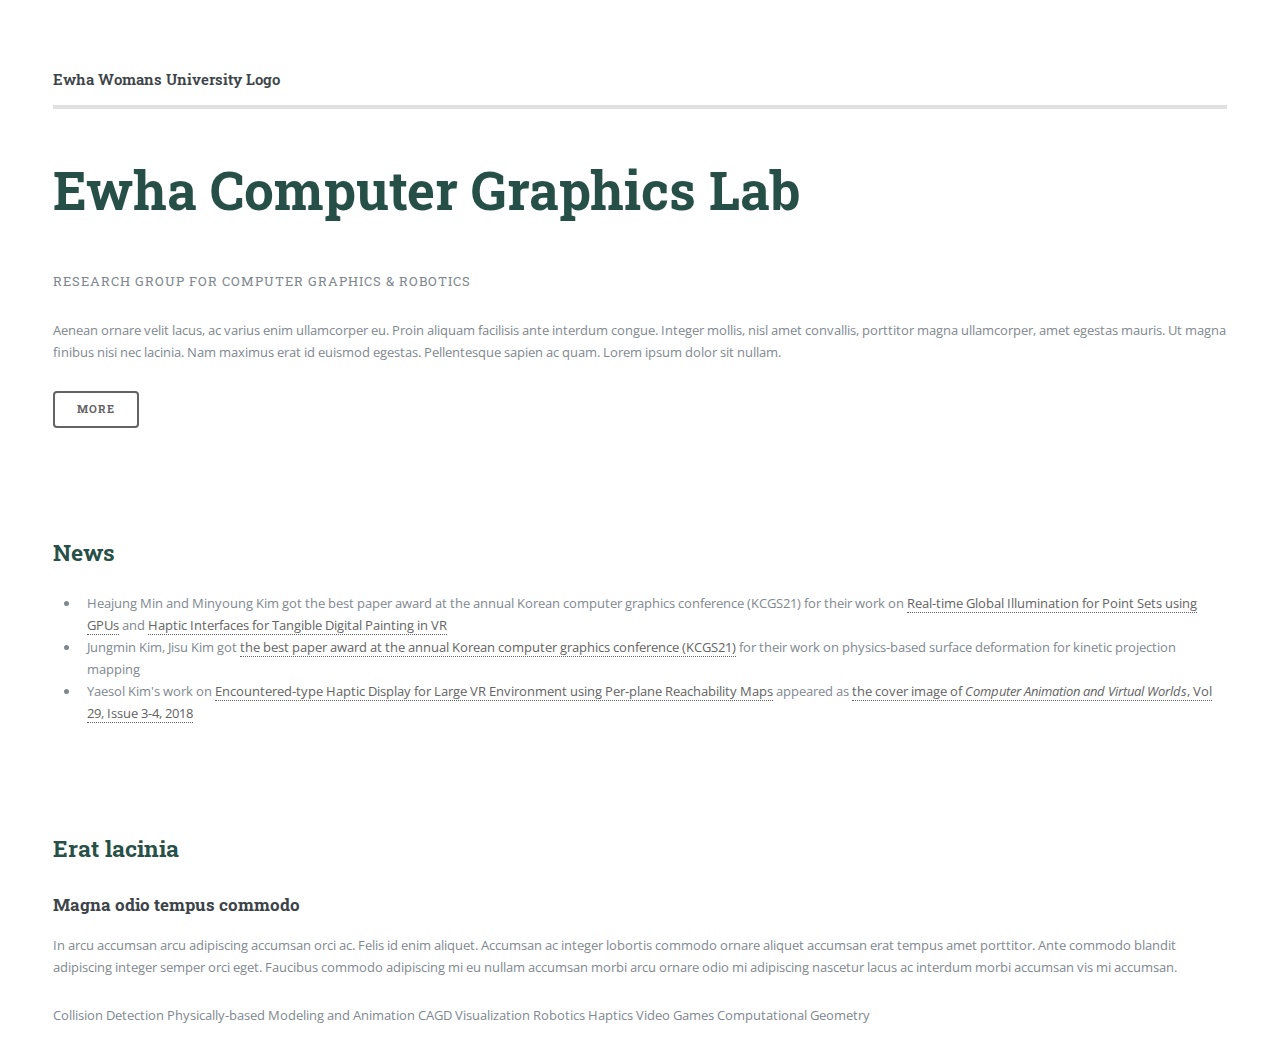
==== index.html @ 26e7f92b "recent news" ====
<!DOCTYPE HTML>
<!--
	Editorial by HTML5 UP
	html5up.net | @ajlkn
	Free for personal and commercial use under the CCA 3.0 license (html5up.net/license)
-->
<html>
	<head>
		<title>GLAB at Ewha</title>
		<meta charset="utf-8" />
		<meta name="viewport" content="width=device-width, initial-scale=1, user-scalable=no" />
		<link rel="stylesheet" href="assets/css/main.css" />
		<script src="https://code.jquery.com/jquery-3.4.1.js"></script>		
	</head>
	<body class="is-preload">

		<!-- Wrapper -->
			<div id="wrapper">

				<!-- Main -->
					<div id="main">
						<div class="inner">

							<!-- Header -->
								<header id="header">
									<a href="index.html" class="logo"><strong>Ewha Womans University Logo</strong></a>
									<ul class="icons">								
										<li><a href="https://www.facebook.com/ewhaglab/" class="icon brands fa-facebook-f"><span class="label">Facebook</span></a></li>
										<li><a href="mailto:kimy@ewha.ac.kr" class="icon solid fa-envelope-open"><span class="label">Medium</span></a></li>
									</ul>
								</header>

							<!-- Banner -->
								<section id="banner">
									<div class="content">
										<header>
											<h1>Ewha Computer Graphics Lab</h1>
											<p>Research group for computer graphics & robotics</p>
										</header>
										<p>Aenean ornare velit lacus, ac varius enim ullamcorper eu. Proin aliquam facilisis ante interdum congue. Integer mollis, nisl amet convallis, porttitor magna ullamcorper, amet egestas mauris. Ut magna finibus nisi nec lacinia. Nam maximus erat id euismod egestas. Pellentesque sapien ac quam. Lorem ipsum dolor sit nullam.</p>
										<ul class="actions">
											<li><a href="#" class="button big">More</a></li>
										</ul>
									</div>
									<!--<iframe width="560" height="315" src="https://www.youtube.com/embed/9GcV9s__j1I" frameborder="0" allow="accelerometer; autoplay; encrypted-media; gyroscope; picture-in-picture" allowfullscreen></iframe>
									<span class="image object">
										<img src="images/pic10.jpg" alt="" />
									</span>-->
									
								</section>

								<!-- Content -->
								<section class="noBorder">									
									<!-- Content -->
									<header class="main">
										<h2 >News</h2>
									</header>
										
									<div class="row">
										<div id="news-container" class="col-12-small">												
											<ul id="recent-news">	
					                    	<!--KEEP 3 items here-->				                      	
						                        <li>
						                        	Heajung Min and Minyoung Kim got the best paper award at the annual Korean computer graphics conference (KCGS21) for their work on <a href="../files/award_heajung.pdf">Real-time Global Illumination for Point Sets using GPUs</a> and <a href="../files/award_minyoung.pdf">Haptic Interfaces for Tangible Digital Painting in VR</a>
						                        </li>					                        
						                        <li> 
						                        	Jungmin Kim, Jisu Kim got <a href="../files/kinetic_projection_mapping_award.pdf">the best paper award at the annual Korean computer graphics conference (KCGS21)</a> for their work on physics-based surface deformation for kinetic projection mapping
						                        </li>
						                        <li> 
						                        	Yaesol Kim's work on <a href="http://graphics.ewha.ac.kr/hwall/">Encountered-type Haptic Display for Large VR Environment using Per-plane Reachability Maps</a> appeared as <a href="https://doi.org/10.1002/cav.1845">the cover image of <i>Computer Animation and Virtual Worlds</i>, Vol 29, Issue 3-4, 2018</a>
						                        </li>
					                   		</ul>
										</div>
										<script>
											$(document).ready(function(){ 
												$("#news-container").load("news/index.html #recent-news");
												//$("#publication-container").load("publications/index.html #recent-pub");
            								}); 
            							</script>
            						</div>											
										
									</section>
							<!-- Section -->
								<section class="noBorder">
									<header class="main">
										<h2>Erat lacinia</h2>
									</header>
									
									<div id="news-container">
<p></p>
									</div>
									
								
								<div class="content">
									<div class="col-6 col-12-small">
												<h3>Magna odio tempus commodo</h3>
												<p>In arcu accumsan arcu adipiscing accumsan orci ac. Felis id enim aliquet. Accumsan ac integer lobortis commodo ornare aliquet accumsan erat tempus amet porttitor. Ante commodo blandit adipiscing integer semper orci eget. Faucibus commodo adipiscing mi eu nullam accumsan morbi arcu ornare odio mi adipiscing nascetur lacus ac interdum morbi accumsan vis mi accumsan.</p>
											</div>
								</div>
Collision Detection 
Physically-based Modeling and Animation
CAGD 
Visualization 
Robotics 
Haptics 
Video Games
Computational Geometry





								</section>

						</div>
					</div>

				<!-- Sidebar -->
					<div id="sidebar">
						<div class="inner">

							<!-- Search 
								<section id="search" class="alt">
									<form method="post" action="#">
										<input type="text" name="query" id="query" placeholder="Search" />
									</form>
								</section>
							-->
							<!-- Menu -->
								<nav id="menu">
									<header class="main">
										<h2>Ewha GLAB</h2>
									</header>
									<ul>
										<li><a href="index.html">Homepage</a></li>
										<li><a href="news/index.html">News</a></li>
										<li><a href="people/index.html">People</a></li>
										<li><a href="projects/index.html">Project</a></li>
										<li><a href="publications/index.html">Publications</a></li>
										<li><a href="link/index.html">Link</a></li>										
									</ul>
								</nav>
							
							<!-- Section -->
								<section>
									<header class="main">
										<h2>Contact</h2>
									</header>
									<ul class="contact">
										<li class="icon solid fa-envelope"><a href="mailto:kimy@ewha.ac.kr">kimy@ewha.ac.kr</a></li>
										<li class="icon solid fa-phone">(+82) 02-3277-6798</li>
										<li class="icon solid fa-home">52,	Ewhayeodae-gil, Seodaemun-gu, Seoul, 03760 Republic of Korea, New Engineering Building Room #660 <br /> <br />서울특별시 서대문구 이화여대길 52 (대현동) 신공학관 660호 (우) 03760</li>
									</ul>
								</section>

							<!-- Footer -->
								<footer id="footer">
									<p class="copyright">&copy; 2020 Computer Graphics Laboratory, Computer Science & Engineering, Ewha Womans University. All rights reserved.  Design: <a href="https://html5up.net">HTML5 UP</a>.<br /><br />
									Last Updated 2020-01-01 </p>
								</footer>

						</div>
					</div>

			</div>

		<!-- Scripts -->
			<script src="assets/js/jquery.min.js"></script>
			<script src="assets/js/browser.min.js"></script>
			<script src="assets/js/breakpoints.min.js"></script>
			<script src="assets/js/util.js"></script>
			<script src="assets/js/main.js"></script>

	</body>
</html>
---- assets/css/main.css ----
@import url(fontawesome-all.min.css);
@import url("https://fonts.googleapis.com/css?family=Open+Sans:400,600,400italic,600italic|Roboto+Slab:400,700");


/*
	Editorial by HTML5 UP
	html5up.net | @ajlkn
	Free for personal and commercial use under the CCA 3.0 license (html5up.net/license)
  --
  Ewha Womans University Computer Graphics Lab.
  Editor: Jisu Kim 
  E-mail :cwyh5526@gmail.com
*/
html, body, div, span, applet, object,
iframe, h1, h2, h3, h4, h5, h6, p, blockquote,
pre, a, abbr, acronym, address, big, cite,
code, del, dfn, em, img, ins, kbd, q, s, samp,
small, strike, strong, sub, sup, tt, var, b,
u, i, center, dl, dt, dd, ol, ul, li, fieldset,
form, label, legend, table, caption, tbody,
tfoot, thead, tr, th, td, article, aside,
canvas, details, embed, figure, figcaption,
footer, header, hgroup, menu, nav, output, ruby,
section, summary, time, mark, audio, video {
  margin: 0;
  padding: 0;
  border: 0;
  font-size: 100%;
  font: inherit;  
  vertical-align: baseline; }

article, aside, details, figcaption, figure,
footer, header, hgroup, menu, nav, section {
  display: block; }

body {
  line-height: 1; }

ol, ul {
  list-style: none; }

blockquote, q {
  quotes: none; }
  blockquote:before, blockquote:after, q:before, q:after {
    content: '';
    content: none; }

table {
  border-collapse: collapse;
  border-spacing: 0; }

body {
  -webkit-text-size-adjust: none; }

mark {
  background-color: transparent;
  color: inherit; }

input::-moz-focus-inner {
  border: 0;
  padding: 0; }

input, select, textarea {
  -moz-appearance: none;
  -webkit-appearance: none;
  -ms-appearance: none;
  appearance: none; }

/* Basic */
@-ms-viewport {
  width: device-width; }

body {
  -ms-overflow-style: scrollbar; }

@media screen and (max-width: 480px) {
  html, body {
    min-width: 320px; } }

html {
  box-sizing: border-box; }

*, *:before, *:after {
  box-sizing: inherit; }

body {
  background: #ffffff; }
  body.is-preload *, body.is-preload *:before, body.is-preload *:after, body.is-resizing *, body.is-resizing *:before, body.is-resizing *:after {
    -moz-animation: none !important;
    -webkit-animation: none !important;
    -ms-animation: none !important;
    animation: none !important;
    -moz-transition: none !important;
    -webkit-transition: none !important;
    -ms-transition: none !important;
    transition: none !important; }

/* Type */
body, input, select, textarea {
  color: #7f888f;
  font-family: "Open Sans", sans-serif;
  font-size: 13pt;
  font-weight: 400;
  line-height: 1.65; }
  @media screen and (max-width: 1680px) {
    body, input, select, textarea {
      font-size: 11pt; } }
  @media screen and (max-width: 1280px) {
    body, input, select, textarea {
      font-size: 10pt; } }
  @media screen and (max-width: 360px) {
    body, input, select, textarea {
      font-size: 9pt; } }

a {
  -moz-transition: color 0.2s ease-in-out, border-bottom-color 0.2s ease-in-out;
  -webkit-transition: color 0.2s ease-in-out, border-bottom-color 0.2s ease-in-out;
  -ms-transition: color 0.2s ease-in-out, border-bottom-color 0.2s ease-in-out;
  transition: color 0.2s ease-in-out, border-bottom-color 0.2s ease-in-out;
  border-bottom: dotted 1px;
  color: #636363;
  text-decoration: none; }
  a:hover {
    border-bottom-color: #636363;
    color: #636363 !important; }
    a:hover strong {
      color: inherit; }

strong, b {
  color: #3d4449;
  font-weight: 600; }

em, i {
  font-style: italic; }

p {
  margin: 0 0 2em 0; }

h1, h2, h3, h4, h5, h6 {
  color: #3d4449;
  font-family: "Roboto Slab", serif;
  font-weight: 700;
  line-height: 1.5;
  margin: 0 0 1em 0; }
  h1 a, h2 a, h3 a, h4 a, h5 a, h6 a {
    color: inherit;
    text-decoration: none;
    border-bottom: 0; }

h1 {  
  color: rgba(0, 49, 39, 0.85);
  font-size: 3.0em;  
  margin: 0 0 1.5em 0;
  padding-bottom: 0.5em;
  line-height: 1.3; }

h2 {
  color: rgba(0, 49, 39, 0.85);
  margin-left: 0.25em;

  font-size: 1.75em; }

h3 {
  font-size: 1.25em; }

h4 {
  font-size: 1.1em; }

h5 {
  font-size: 0.9em; }

h6 {
  font-size: 0.7em; }

@media screen and (max-width: 1680px) {
  h1 {
    font-size: 3.5em; } }

@media screen and (max-width: 980px) {
  h1 {
    font-size: 3.25em; } }

@media screen and (max-width: 736px) {
  h1 {
    font-size: 2em;
    line-height: 1.4; }
  h2 {
    font-size: 1.5em; } }

sub {
  font-size: 0.8em;
  position: relative;
  top: 0.5em; }

sup {
  font-size: 0.8em;
  position: relative;
  top: -0.5em; }

blockquote {
  border-left: solid 3px rgba(210, 215, 217, 0.75);
  font-style: italic;
  margin: 0 0 2em 0;
  padding: 0.5em 0 0.5em 2em; }

code {
  background: rgba(230, 235, 237, 0.25);
  border-radius: 0.375em;
  border: solid 1px rgba(210, 215, 217, 0.75);
  font-family: "Courier New", monospace;
  font-size: 0.9em;
  margin: 0 0.25em;
  padding: 0.25em 0.65em; }

pre {
  -webkit-overflow-scrolling: touch;
  font-family: "Courier New", monospace;
  font-size: 0.9em;
  margin: 0 0 2em 0; }
  pre code {
    display: block;
    line-height: 1.75;
    padding: 1em 1.5em;
    overflow-x: auto; }

hr {
  border: 0;
  border-bottom: solid 1px rgba(210, 215, 217, 0.75);
  margin: 2em 0; }
  hr.major {
    margin: 3em 0; }

.align-left {
  text-align: left; }

.align-center {
  text-align: center; }

.align-right {
  text-align: right; }

/* Row */
.row {
  display: flex;
  flex-wrap: wrap;
  box-sizing: border-box;
  align-items: stretch; }
  .row > * {
    box-sizing: border-box; }
  .row.gtr-uniform > * > :last-child {
    margin-bottom: 0; }
  .row.aln-left {
    justify-content: flex-start; }
  .row.aln-center {
    justify-content: center; }
  .row.aln-right {
    justify-content: flex-end; }
  .row.aln-top {
    align-items: flex-start; }
  .row.aln-middle {
    align-items: center; }
  .row.aln-bottom {
    align-items: flex-end; }
  .row > .imp {
    order: -1; }
  .row > .col-1 {
    width: 8.33333%; }
  .row > .off-1 {
    margin-left: 8.33333%; }
  .row > .col-2 {
    width: 16.66667%; }
  .row > .off-2 {
    margin-left: 16.66667%; }
  .row > .col-3 {
    width: 25%; }
  .row > .off-3 {
    margin-left: 25%; }
  .row > .col-4 {
    width: 33.33333%; }
  .row > .off-4 {
    margin-left: 33.33333%; }
  .row > .col-5 {
    width: 41.66667%; }
  .row > .off-5 {
    margin-left: 41.66667%; }
  .row > .col-6 {
    width: 50%; }
  .row > .off-6 {
    margin-left: 50%; }
  .row > .col-7 {
    width: 58.33333%; }
  .row > .off-7 {
    margin-left: 58.33333%; }
  .row > .col-8 {
    width: 66.66667%; }
  .row > .off-8 {
    margin-left: 66.66667%; }
  .row > .col-9 {
    width: 75%; }
  .row > .off-9 {
    margin-left: 75%; }
  .row > .col-10 {
    width: 83.33333%; }
  .row > .off-10 {
    margin-left: 83.33333%; }
  .row > .col-11 {
    width: 91.66667%; }
  .row > .off-11 {
    margin-left: 91.66667%; }
  .row > .col-12 {
    width: 100%; }
  .row > .off-12 {
    margin-left: 100%; }
  .row.gtr-0 {
    margin-top: 0;
    margin-left: 0em; }
    .row.gtr-0 > * {
      padding: 0 0 0 0em; }
    .row.gtr-0.gtr-uniform {
      margin-top: 0em; }
      .row.gtr-0.gtr-uniform > * {
        padding-top: 0em; }
  .row.gtr-25 {
    margin-top: 0;
    margin-left: -0.375em; }
    .row.gtr-25 > * {
      padding: 0 0 0 0.375em; }
    .row.gtr-25.gtr-uniform {
      margin-top: -0.375em; }
      .row.gtr-25.gtr-uniform > * {
        padding-top: 0.375em; }
  .row.gtr-50 {
    margin-top: 0;
    margin-left: -0.75em; }
    .row.gtr-50 > * {
      padding: 0 0 0 0.75em; }
    .row.gtr-50.gtr-uniform {
      margin-top: -0.75em; }
      .row.gtr-50.gtr-uniform > * {
        padding-top: 0.75em; }
  .row {
    margin-top: 0;
    margin-left: -1.5em; }
    .row > * {
      padding: 0 0 0 1.5em; }
    .row.gtr-uniform {
      margin-top: -1.5em; }
      .row.gtr-uniform > * {
        padding-top: 1.5em; }
  .row.gtr-150 {
    margin-top: 0;
    margin-left: -2.25em; }
    .row.gtr-150 > * {
      padding: 0 0 0 2.25em; }
    .row.gtr-150.gtr-uniform {
      margin-top: -2.25em; }
      .row.gtr-150.gtr-uniform > * {
        padding-top: 2.25em; }
  .row.gtr-200 {
    margin-top: 0;
    margin-left: -3em; }
    .row.gtr-200 > * {
      padding: 0 0 0 3em; }
    .row.gtr-200.gtr-uniform {
      margin-top: -3em; }
      .row.gtr-200.gtr-uniform > * {
        padding-top: 3em; }
  @media screen and (max-width: 1680px) {
    .row {
      display: flex;
      flex-wrap: wrap;
      box-sizing: border-box;
      align-items: stretch; }
      .row > * {
        box-sizing: border-box; }
      .row.gtr-uniform > * > :last-child {
        margin-bottom: 0; }
      .row.aln-left {
        justify-content: flex-start; }
      .row.aln-center {
        justify-content: center; }
      .row.aln-right {
        justify-content: flex-end; }
      .row.aln-top {
        align-items: flex-start; }
      .row.aln-middle {
        align-items: center; }
      .row.aln-bottom {
        align-items: flex-end; }
      .row > .imp-xlarge {
        order: -1; }
      .row > .col-1-xlarge {
        width: 8.33333%; }
      .row > .off-1-xlarge {
        margin-left: 8.33333%; }
      .row > .col-2-xlarge {
        width: 16.66667%; }
      .row > .off-2-xlarge {
        margin-left: 16.66667%; }
      .row > .col-3-xlarge {
        width: 25%; }
      .row > .off-3-xlarge {
        margin-left: 25%; }
      .row > .col-4-xlarge {
        width: 33.33333%; }
      .row > .off-4-xlarge {
        margin-left: 33.33333%; }
      .row > .col-5-xlarge {
        width: 41.66667%; }
      .row > .off-5-xlarge {
        margin-left: 41.66667%; }
      .row > .col-6-xlarge {
        width: 50%; }
      .row > .off-6-xlarge {
        margin-left: 50%; }
      .row > .col-7-xlarge {
        width: 58.33333%; }
      .row > .off-7-xlarge {
        margin-left: 58.33333%; }
      .row > .col-8-xlarge {
        width: 66.66667%; }
      .row > .off-8-xlarge {
        margin-left: 66.66667%; }
      .row > .col-9-xlarge {
        width: 75%; }
      .row > .off-9-xlarge {
        margin-left: 75%; }
      .row > .col-10-xlarge {
        width: 83.33333%; }
      .row > .off-10-xlarge {
        margin-left: 83.33333%; }
      .row > .col-11-xlarge {
        width: 91.66667%; }
      .row > .off-11-xlarge {
        margin-left: 91.66667%; }
      .row > .col-12-xlarge {
        width: 100%; }
      .row > .off-12-xlarge {
        margin-left: 100%; }
      .row.gtr-0 {
        margin-top: 0;
        margin-left: 0em; }
        .row.gtr-0 > * {
          padding: 0 0 0 0em; }
        .row.gtr-0.gtr-uniform {
          margin-top: 0em; }
          .row.gtr-0.gtr-uniform > * {
            padding-top: 0em; }
      .row.gtr-25 {
        margin-top: 0;
        margin-left: -0.375em; }
        .row.gtr-25 > * {
          padding: 0 0 0 0.375em; }
        .row.gtr-25.gtr-uniform {
          margin-top: -0.375em; }
          .row.gtr-25.gtr-uniform > * {
            padding-top: 0.375em; }
      .row.gtr-50 {
        margin-top: 0;
        margin-left: -0.75em; }
        .row.gtr-50 > * {
          padding: 0 0 0 0.75em; }
        .row.gtr-50.gtr-uniform {
          margin-top: -0.75em; }
          .row.gtr-50.gtr-uniform > * {
            padding-top: 0.75em; }
      .row {
        margin-top: 0;
        margin-left: -1.5em; }
        .row > * {
          padding: 0 0 0 1.5em; }
        .row.gtr-uniform {
          margin-top: -1.5em; }
          .row.gtr-uniform > * {
            padding-top: 1.5em; }
      .row.gtr-150 {
        margin-top: 0;
        margin-left: -2.25em; }
        .row.gtr-150 > * {
          padding: 0 0 0 2.25em; }
        .row.gtr-150.gtr-uniform {
          margin-top: -2.25em; }
          .row.gtr-150.gtr-uniform > * {
            padding-top: 2.25em; }
      .row.gtr-200 {
        margin-top: 0;
        margin-left: -3em; }
        .row.gtr-200 > * {
          padding: 0 0 0 3em; }
        .row.gtr-200.gtr-uniform {
          margin-top: -3em; }
          .row.gtr-200.gtr-uniform > * {
            padding-top: 3em; } }
  @media screen and (max-width: 1280px) {
    .row {
      display: flex;
      flex-wrap: wrap;
      box-sizing: border-box;
      align-items: stretch; }
      .row > * {
        box-sizing: border-box; }
      .row.gtr-uniform > * > :last-child {
        margin-bottom: 0; }
      .row.aln-left {
        justify-content: flex-start; }
      .row.aln-center {
        justify-content: center; }
      .row.aln-right {
        justify-content: flex-end; }
      .row.aln-top {
        align-items: flex-start; }
      .row.aln-middle {
        align-items: center; }
      .row.aln-bottom {
        align-items: flex-end; }
      .row > .imp-large {
        order: -1; }
      .row > .col-1-large {
        width: 8.33333%; }
      .row > .off-1-large {
        margin-left: 8.33333%; }
      .row > .col-2-large {
        width: 16.66667%; }
      .row > .off-2-large {
        margin-left: 16.66667%; }
      .row > .col-3-large {
        width: 25%; }
      .row > .off-3-large {
        margin-left: 25%; }
      .row > .col-4-large {
        width: 33.33333%; }
      .row > .off-4-large {
        margin-left: 33.33333%; }
      .row > .col-5-large {
        width: 41.66667%; }
      .row > .off-5-large {
        margin-left: 41.66667%; }
      .row > .col-6-large {
        width: 50%; }
      .row > .off-6-large {
        margin-left: 50%; }
      .row > .col-7-large {
        width: 58.33333%; }
      .row > .off-7-large {
        margin-left: 58.33333%; }
      .row > .col-8-large {
        width: 66.66667%; }
      .row > .off-8-large {
        margin-left: 66.66667%; }
      .row > .col-9-large {
        width: 75%; }
      .row > .off-9-large {
        margin-left: 75%; }
      .row > .col-10-large {
        width: 83.33333%; }
      .row > .off-10-large {
        margin-left: 83.33333%; }
      .row > .col-11-large {
        width: 91.66667%; }
      .row > .off-11-large {
        margin-left: 91.66667%; }
      .row > .col-12-large {
        width: 100%; }
      .row > .off-12-large {
        margin-left: 100%; }
      .row.gtr-0 {
        margin-top: 0;
        margin-left: 0em; }
        .row.gtr-0 > * {
          padding: 0 0 0 0em; }
        .row.gtr-0.gtr-uniform {
          margin-top: 0em; }
          .row.gtr-0.gtr-uniform > * {
            padding-top: 0em; }
      .row.gtr-25 {
        margin-top: 0;
        margin-left: -0.375em; }
        .row.gtr-25 > * {
          padding: 0 0 0 0.375em; }
        .row.gtr-25.gtr-uniform {
          margin-top: -0.375em; }
          .row.gtr-25.gtr-uniform > * {
            padding-top: 0.375em; }
      .row.gtr-50 {
        margin-top: 0;
        margin-left: -0.75em; }
        .row.gtr-50 > * {
          padding: 0 0 0 0.75em; }
        .row.gtr-50.gtr-uniform {
          margin-top: -0.75em; }
          .row.gtr-50.gtr-uniform > * {
            padding-top: 0.75em; }
      .row {
        margin-top: 0;
        margin-left: -1.5em; }
        .row > * {
          padding: 0 0 0 1.5em; }
        .row.gtr-uniform {
          margin-top: -1.5em; }
          .row.gtr-uniform > * {
            padding-top: 1.5em; }
      .row.gtr-150 {
        margin-top: 0;
        margin-left: -2.25em; }
        .row.gtr-150 > * {
          padding: 0 0 0 2.25em; }
        .row.gtr-150.gtr-uniform {
          margin-top: -2.25em; }
          .row.gtr-150.gtr-uniform > * {
            padding-top: 2.25em; }
      .row.gtr-200 {
        margin-top: 0;
        margin-left: -3em; }
        .row.gtr-200 > * {
          padding: 0 0 0 3em; }
        .row.gtr-200.gtr-uniform {
          margin-top: -3em; }
          .row.gtr-200.gtr-uniform > * {
            padding-top: 3em; } }
  @media screen and (max-width: 980px) {
    .row {
      display: flex;
      flex-wrap: wrap;
      box-sizing: border-box;
      align-items: stretch; }
      .row > * {
        box-sizing: border-box; }
      .row.gtr-uniform > * > :last-child {
        margin-bottom: 0; }
      .row.aln-left {
        justify-content: flex-start; }
      .row.aln-center {
        justify-content: center; }
      .row.aln-right {
        justify-content: flex-end; }
      .row.aln-top {
        align-items: flex-start; }
      .row.aln-middle {
        align-items: center; }
      .row.aln-bottom {
        align-items: flex-end; }
      .row > .imp-medium {
        order: -1; }
      .row > .col-1-medium {
        width: 8.33333%; }
      .row > .off-1-medium {
        margin-left: 8.33333%; }
      .row > .col-2-medium {
        width: 16.66667%; }
      .row > .off-2-medium {
        margin-left: 16.66667%; }
      .row > .col-3-medium {
        width: 25%; }
      .row > .off-3-medium {
        margin-left: 25%; }
      .row > .col-4-medium {
        width: 33.33333%; }
      .row > .off-4-medium {
        margin-left: 33.33333%; }
      .row > .col-5-medium {
        width: 41.66667%; }
      .row > .off-5-medium {
        margin-left: 41.66667%; }
      .row > .col-6-medium {
        width: 50%; }
      .row > .off-6-medium {
        margin-left: 50%; }
      .row > .col-7-medium {
        width: 58.33333%; }
      .row > .off-7-medium {
        margin-left: 58.33333%; }
      .row > .col-8-medium {
        width: 66.66667%; }
      .row > .off-8-medium {
        margin-left: 66.66667%; }
      .row > .col-9-medium {
        width: 75%; }
      .row > .off-9-medium {
        margin-left: 75%; }
      .row > .col-10-medium {
        width: 83.33333%; }
      .row > .off-10-medium {
        margin-left: 83.33333%; }
      .row > .col-11-medium {
        width: 91.66667%; }
      .row > .off-11-medium {
        margin-left: 91.66667%; }
      .row > .col-12-medium {
        width: 100%; }
      .row > .off-12-medium {
        margin-left: 100%; }
      .row.gtr-0 {
        margin-top: 0;
        margin-left: 0em; }
        .row.gtr-0 > * {
          padding: 0 0 0 0em; }
        .row.gtr-0.gtr-uniform {
          margin-top: 0em; }
          .row.gtr-0.gtr-uniform > * {
            padding-top: 0em; }
      .row.gtr-25 {
        margin-top: 0;
        margin-left: -0.375em; }
        .row.gtr-25 > * {
          padding: 0 0 0 0.375em; }
        .row.gtr-25.gtr-uniform {
          margin-top: -0.375em; }
          .row.gtr-25.gtr-uniform > * {
            padding-top: 0.375em; }
      .row.gtr-50 {
        margin-top: 0;
        margin-left: -0.75em; }
        .row.gtr-50 > * {
          padding: 0 0 0 0.75em; }
        .row.gtr-50.gtr-uniform {
          margin-top: -0.75em; }
          .row.gtr-50.gtr-uniform > * {
            padding-top: 0.75em; }
      .row {
        margin-top: 0;
        margin-left: -1.5em; }
        .row > * {
          padding: 0 0 0 1.5em; }
        .row.gtr-uniform {
          margin-top: -1.5em; }
          .row.gtr-uniform > * {
            padding-top: 1.5em; }
      .row.gtr-150 {
        margin-top: 0;
        margin-left: -2.25em; }
        .row.gtr-150 > * {
          padding: 0 0 0 2.25em; }
        .row.gtr-150.gtr-uniform {
          margin-top: -2.25em; }
          .row.gtr-150.gtr-uniform > * {
            padding-top: 2.25em; }
      .row.gtr-200 {
        margin-top: 0;
        margin-left: -3em; }
        .row.gtr-200 > * {
          padding: 0 0 0 3em; }
        .row.gtr-200.gtr-uniform {
          margin-top: -3em; }
          .row.gtr-200.gtr-uniform > * {
            padding-top: 3em; } }
  @media screen and (max-width: 736px) {
    .row {
      display: flex;
      flex-wrap: wrap;
      box-sizing: border-box;
      align-items: stretch; }
      .row > * {
        box-sizing: border-box; }
      .row.gtr-uniform > * > :last-child {
        margin-bottom: 0; }
      .row.aln-left {
        justify-content: flex-start; }
      .row.aln-center {
        justify-content: center; }
      .row.aln-right {
        justify-content: flex-end; }
      .row.aln-top {
        align-items: flex-start; }
      .row.aln-middle {
        align-items: center; }
      .row.aln-bottom {
        align-items: flex-end; }
      .row > .imp-small {
        order: -1; }
      .row > .col-1-small {
        width: 8.33333%; }
      .row > .off-1-small {
        margin-left: 8.33333%; }
      .row > .col-2-small {
        width: 16.66667%; }
      .row > .off-2-small {
        margin-left: 16.66667%; }
      .row > .col-3-small {
        width: 25%; }
      .row > .off-3-small {
        margin-left: 25%; }
      .row > .col-4-small {
        width: 33.33333%; }
      .row > .off-4-small {
        margin-left: 33.33333%; }
      .row > .col-5-small {
        width: 41.66667%; }
      .row > .off-5-small {
        margin-left: 41.66667%; }
      .row > .col-6-small {
        width: 50%; }
      .row > .off-6-small {
        margin-left: 50%; }
      .row > .col-7-small {
        width: 58.33333%; }
      .row > .off-7-small {
        margin-left: 58.33333%; }
      .row > .col-8-small {
        width: 66.66667%; }
      .row > .off-8-small {
        margin-left: 66.66667%; }
      .row > .col-9-small {
        width: 75%; }
      .row > .off-9-small {
        margin-left: 75%; }
      .row > .col-10-small {
        width: 83.33333%; }
      .row > .off-10-small {
        margin-left: 83.33333%; }
      .row > .col-11-small {
        width: 91.66667%; }
      .row > .off-11-small {
        margin-left: 91.66667%; }
      .row > .col-12-small {
        width: 100%; }
      .row > .off-12-small {
        margin-left: 100%; }
      .row.gtr-0 {
        margin-top: 0;
        margin-left: 0em; }
        .row.gtr-0 > * {
          padding: 0 0 0 0em; }
        .row.gtr-0.gtr-uniform {
          margin-top: 0em; }
          .row.gtr-0.gtr-uniform > * {
            padding-top: 0em; }
      .row.gtr-25 {
        margin-top: 0;
        margin-left: -0.375em; }
        .row.gtr-25 > * {
          padding: 0 0 0 0.375em; }
        .row.gtr-25.gtr-uniform {
          margin-top: -0.375em; }
          .row.gtr-25.gtr-uniform > * {
            padding-top: 0.375em; }
      .row.gtr-50 {
        margin-top: 0;
        margin-left: -0.75em; }
        .row.gtr-50 > * {
          padding: 0 0 0 0.75em; }
        .row.gtr-50.gtr-uniform {
          margin-top: -0.75em; }
          .row.gtr-50.gtr-uniform > * {
            padding-top: 0.75em; }
      .row {
        margin-top: 0;
        margin-left: -1.5em; }
        .row > * {
          padding: 0 0 0 1.5em; }
        .row.gtr-uniform {
          margin-top: -1.5em; }
          .row.gtr-uniform > * {
            padding-top: 1.5em; }
      .row.gtr-150 {
        margin-top: 0;
        margin-left: -2.25em; }
        .row.gtr-150 > * {
          padding: 0 0 0 2.25em; }
        .row.gtr-150.gtr-uniform {
          margin-top: -2.25em; }
          .row.gtr-150.gtr-uniform > * {
            padding-top: 2.25em; }
      .row.gtr-200 {
        margin-top: 0;
        margin-left: -3em; }
        .row.gtr-200 > * {
          padding: 0 0 0 3em; }
        .row.gtr-200.gtr-uniform {
          margin-top: -3em; }
          .row.gtr-200.gtr-uniform > * {
            padding-top: 3em; } }
  @media screen and (max-width: 480px) {
    .row {
      display: flex;
      flex-wrap: wrap;
      box-sizing: border-box;
      align-items: stretch; }
      .row > * {
        box-sizing: border-box; }
      .row.gtr-uniform > * > :last-child {
        margin-bottom: 0; }
      .row.aln-left {
        justify-content: flex-start; }
      .row.aln-center {
        justify-content: center; }
      .row.aln-right {
        justify-content: flex-end; }
      .row.aln-top {
        align-items: flex-start; }
      .row.aln-middle {
        align-items: center; }
      .row.aln-bottom {
        align-items: flex-end; }
      .row > .imp-xsmall {
        order: -1; }
      .row > .col-1-xsmall {
        width: 8.33333%; }
      .row > .off-1-xsmall {
        margin-left: 8.33333%; }
      .row > .col-2-xsmall {
        width: 16.66667%; }
      .row > .off-2-xsmall {
        margin-left: 16.66667%; }
      .row > .col-3-xsmall {
        width: 25%; }
      .row > .off-3-xsmall {
        margin-left: 25%; }
      .row > .col-4-xsmall {
        width: 33.33333%; }
      .row > .off-4-xsmall {
        margin-left: 33.33333%; }
      .row > .col-5-xsmall {
        width: 41.66667%; }
      .row > .off-5-xsmall {
        margin-left: 41.66667%; }
      .row > .col-6-xsmall {
        width: 50%; }
      .row > .off-6-xsmall {
        margin-left: 50%; }
      .row > .col-7-xsmall {
        width: 58.33333%; }
      .row > .off-7-xsmall {
        margin-left: 58.33333%; }
      .row > .col-8-xsmall {
        width: 66.66667%; }
      .row > .off-8-xsmall {
        margin-left: 66.66667%; }
      .row > .col-9-xsmall {
        width: 75%; }
      .row > .off-9-xsmall {
        margin-left: 75%; }
      .row > .col-10-xsmall {
        width: 83.33333%; }
      .row > .off-10-xsmall {
        margin-left: 83.33333%; }
      .row > .col-11-xsmall {
        width: 91.66667%; }
      .row > .off-11-xsmall {
        margin-left: 91.66667%; }
      .row > .col-12-xsmall {
        width: 100%; }
      .row > .off-12-xsmall {
        margin-left: 100%; }
      .row.gtr-0 {
        margin-top: 0;
        margin-left: 0em; }
        .row.gtr-0 > * {
          padding: 0 0 0 0em; }
        .row.gtr-0.gtr-uniform {
          margin-top: 0em; }
          .row.gtr-0.gtr-uniform > * {
            padding-top: 0em; }
      .row.gtr-25 {
        margin-top: 0;
        margin-left: -0.375em; }
        .row.gtr-25 > * {
          padding: 0 0 0 0.375em; }
        .row.gtr-25.gtr-uniform {
          margin-top: -0.375em; }
          .row.gtr-25.gtr-uniform > * {
            padding-top: 0.375em; }
      .row.gtr-50 {
        margin-top: 0;
        margin-left: -0.75em; }
        .row.gtr-50 > * {
          padding: 0 0 0 0.75em; }
        .row.gtr-50.gtr-uniform {
          margin-top: -0.75em; }
          .row.gtr-50.gtr-uniform > * {
            padding-top: 0.75em; }
      .row {
        margin-top: 0;
        margin-left: -1.5em; }
        .row > * {
          padding: 0 0 0 1.5em; }
        .row.gtr-uniform {
          margin-top: -1.5em; }
          .row.gtr-uniform > * {
            padding-top: 1.5em; }
      .row.gtr-150 {
        margin-top: 0;
        margin-left: -2.25em; }
        .row.gtr-150 > * {
          padding: 0 0 0 2.25em; }
        .row.gtr-150.gtr-uniform {
          margin-top: -2.25em; }
          .row.gtr-150.gtr-uniform > * {
            padding-top: 2.25em; }
      .row.gtr-200 {
        margin-top: 0;
        margin-left: -3em; }
        .row.gtr-200 > * {
          padding: 0 0 0 3em; }
        .row.gtr-200.gtr-uniform {
          margin-top: -3em; }
          .row.gtr-200.gtr-uniform > * {
            padding-top: 3em; } }

/* Section/Article */
section.special, article.special {
  text-align: center; }

header p {
  font-family: "Roboto Slab", serif;
  font-size: 1em;
  font-weight: 400;
  letter-spacing: 0.075em;
  margin-top: -0.5em;
  text-transform: uppercase; }

header.major > :last-child {
  border-bottom: solid 3px #636363;
  display: inline-block;
  margin: 0 0 2em 0;
  padding: 0 0.75em 0.5em 0; }

header.main > :last-child {
  margin: 0 0 1em 0; }

/* Form */
form {
  margin: 0 0 2em 0; }

label {
  color: #3d4449;
  display: block;
  font-size: 0.9em;
  font-weight: 600;
  margin: 0 0 1em 0; }

input[type="text"],
input[type="password"],
input[type="email"],
input[type="tel"],
input[type="search"],
input[type="url"],
select,
textarea {
  -moz-appearance: none;
  -webkit-appearance: none;
  -ms-appearance: none;
  appearance: none;
  background: #ffffff;
  border-radius: 0.375em;
  border: none;
  border: solid 1px rgba(210, 215, 217, 0.75);
  color: inherit;
  display: block;
  outline: 0;
  padding: 0 1em;
  text-decoration: none;
  width: 100%; }
  input[type="text"]:invalid,
  input[type="password"]:invalid,
  input[type="email"]:invalid,
  input[type="tel"]:invalid,
  input[type="search"]:invalid,
  input[type="url"]:invalid,
  select:invalid,
  textarea:invalid {
    box-shadow: none; }
  input[type="text"]:focus,
  input[type="password"]:focus,
  input[type="email"]:focus,
  input[type="tel"]:focus,
  input[type="search"]:focus,
  input[type="url"]:focus,
  select:focus,
  textarea:focus {
    border-color: #636363;
    box-shadow: 0 0 0 1px #636363; }

select {
  background-image: url("data:image/svg+xml;charset=utf8,%3Csvg xmlns='http://www.w3.org/2000/svg' width='40' height='40' preserveAspectRatio='none' viewBox='0 0 40 40'%3E%3Cpath d='M9.4,12.3l10.4,10.4l10.4-10.4c0.2-0.2,0.5-0.4,0.9-0.4c0.3,0,0.6,0.1,0.9,0.4l3.3,3.3c0.2,0.2,0.4,0.5,0.4,0.9 c0,0.4-0.1,0.6-0.4,0.9L20.7,31.9c-0.2,0.2-0.5,0.4-0.9,0.4c-0.3,0-0.6-0.1-0.9-0.4L4.3,17.3c-0.2-0.2-0.4-0.5-0.4-0.9 c0-0.4,0.1-0.6,0.4-0.9l3.3-3.3c0.2-0.2,0.5-0.4,0.9-0.4S9.1,12.1,9.4,12.3z' fill='rgba(210, 215, 217, 0.75)' /%3E%3C/svg%3E");
  background-size: 1.25em;
  background-repeat: no-repeat;
  background-position: calc(100% - 1em) center;
  height: 2.75em;
  padding-right: 2.75em;
  text-overflow: ellipsis; }
  select option {
    color: #3d4449;
    background: #ffffff; }
  select:focus::-ms-value {
    background-color: transparent; }
  select::-ms-expand {
    display: none; }

input[type="text"],
input[type="password"],
input[type="email"],
input[type="tel"],
input[type="search"],
input[type="url"],
select {
  height: 2.75em; }

textarea {
  padding: 0.75em 1em; }

input[type="checkbox"],
input[type="radio"] {
  -moz-appearance: none;
  -webkit-appearance: none;
  -ms-appearance: none;
  appearance: none;
  display: block;
  float: left;
  margin-right: -2em;
  opacity: 0;
  width: 1em;
  z-index: -1; }
  input[type="checkbox"] + label,
  input[type="radio"] + label {
    text-decoration: none;
    color: #7f888f;
    cursor: pointer;
    display: inline-block;
    font-size: 1em;
    font-weight: 400;
    padding-left: 2.4em;
    padding-right: 0.75em;
    position: relative; }
    input[type="checkbox"] + label:before,
    input[type="radio"] + label:before {
      -moz-osx-font-smoothing: grayscale;
      -webkit-font-smoothing: antialiased;
      display: inline-block;
      font-style: normal;
      font-variant: normal;
      text-rendering: auto;
      line-height: 1;
      text-transform: none !important;
      font-family: 'Font Awesome 5 Free';
      font-weight: 900; }
    input[type="checkbox"] + label:before,
    input[type="radio"] + label:before {
      background: #ffffff;
      border-radius: 0.375em;
      border: solid 1px rgba(210, 215, 217, 0.75);
      content: '';
      display: inline-block;
      font-size: 0.8em;
      height: 2.0625em;
      left: 0;
      line-height: 2.0625em;
      position: absolute;
      text-align: center;
      top: 0;
      width: 2.0625em; }
  input[type="checkbox"]:checked + label:before,
  input[type="radio"]:checked + label:before {
    background: #3d4449;
    border-color: #3d4449;
    color: #ffffff;
    content: '\f00c'; }
  input[type="checkbox"]:focus + label:before,
  input[type="radio"]:focus + label:before {
    border-color: #636363;
    box-shadow: 0 0 0 1px #636363; }

input[type="checkbox"] + label:before {
  border-radius: 0.375em; }

input[type="radio"] + label:before {
  border-radius: 100%; }

::-webkit-input-placeholder {
  color: #9fa3a6 !important;
  opacity: 1.0; }

:-moz-placeholder {
  color: #9fa3a6 !important;
  opacity: 1.0; }

::-moz-placeholder {
  color: #9fa3a6 !important;
  opacity: 1.0; }

:-ms-input-placeholder {
  color: #9fa3a6 !important;
  opacity: 1.0; }

/* Box */
.box {
  border-radius: 0.375em;
  border: solid 1px rgba(210, 215, 217, 0.75);
  margin-bottom: 2em;
  padding: 1.5em; }
  .box > :last-child,
  .box > :last-child > :last-child,
  .box > :last-child > :last-child > :last-child {
    margin-bottom: 0; }
  .box.alt {
    border: 0;
    border-radius: 0;
    padding: 0; }

/* Icon */
.icon {
  text-decoration: none;
  border-bottom: none;
  position: relative; }
  .icon:before {
    -moz-osx-font-smoothing: grayscale;
    -webkit-font-smoothing: antialiased;
    display: inline-block;
    font-style: normal;
    font-variant: normal;
    text-rendering: auto;
    line-height: 1;
    text-transform: none !important;
    font-family: 'Font Awesome 5 Free';
    font-weight: 400; }
  .icon > .label {
    display: none; }
  .icon:before {
    line-height: inherit; }
  .icon.solid:before {
    font-weight: 900; }
  .icon.brands:before {
    font-family: 'Font Awesome 5 Brands'; }

/* Image */
.image {
  border-radius: 0.375em;
  border: 0;
  display: inline-block;
  position: relative; }
  .image img {
    border-radius: 0.375em;
    display: block; }
  .image.left, .image.right {
    max-width: 40%; }
    .image.left img, .image.right img {
      width: 100%; }
  .image.left {
    float: left;
    padding: 0 1.5em 1em 0;
    top: 0.25em; }
  .image.right {
    float: right;
    padding: 0 0 1em 1.5em;
    top: 0.25em; }
  .image.fit {
    display: block;
    margin: 0 0 2em 0;
    width: 100%; }
    .image.fit img {
      width: 100%; }
  .image.main {
    display: block;
    margin: 0 0 3em 0;
    width: 100%; }
    .image.main img {
      width: 100%; }

a.image {
  overflow: hidden; }
  a.image img {
    -moz-transition: -moz-transform 0.2s ease;
    -webkit-transition: -webkit-transform 0.2s ease;
    -ms-transition: -ms-transform 0.2s ease;
    transition: transform 0.2s ease; }
  a.image:hover img {
    -moz-transform: scale(1.075);
    -webkit-transform: scale(1.075);
    -ms-transform: scale(1.075);
    transform: scale(1.075); }

/* List */
ol {
  list-style: decimal;
  margin: 0 0 2em 0;
  padding-left: 1.25em; }
  ol li {
    padding-left: 0.25em; }

ul {
  list-style: disc;
  margin: 0 0 2em 0;
  padding-left: 2em; }
  ul li {
    padding-left: 0.5em; }
  ul.alt {
    list-style: none;
    padding-left: 0; }
    ul.alt li {
      border-top: solid 1px rgba(210, 215, 217, 0.75);
      padding: 0.5em 0; }
      ul.alt li:first-child {
        border-top: 0;
        padding-top: 0; }

dl {
  margin: 0 0 2em 0; }
  dl dt {
    display: block;
    font-weight: 600;
    margin: 0 0 1em 0; }
  dl dd {
    margin-left: 2em; }

/* Actions */
ul.actions {
  display: -moz-flex;
  display: -webkit-flex;
  display: -ms-flex;
  display: flex;
  cursor: default;
  list-style: none;
  margin-left: -1em;
  padding-left: 0; }
  ul.actions li {
    padding: 0 0 0 1em;
    vertical-align: middle; }
  ul.actions.special {
    -moz-justify-content: center;
    -webkit-justify-content: center;
    -ms-justify-content: center;
    justify-content: center;
    width: 100%;
    margin-left: 0; }
    ul.actions.special li:first-child {
      padding-left: 0; }
  ul.actions.stacked {
    -moz-flex-direction: column;
    -webkit-flex-direction: column;
    -ms-flex-direction: column;
    flex-direction: column;
    margin-left: 0; }
    ul.actions.stacked li {
      padding: 1.3em 0 0 0; }
      ul.actions.stacked li:first-child {
        padding-top: 0; }
  ul.actions.fit {
    width: calc(100% + 1em); }
    ul.actions.fit li {
      -moz-flex-grow: 1;
      -webkit-flex-grow: 1;
      -ms-flex-grow: 1;
      flex-grow: 1;
      -moz-flex-shrink: 1;
      -webkit-flex-shrink: 1;
      -ms-flex-shrink: 1;
      flex-shrink: 1;
      width: 100%; }
      ul.actions.fit li > * {
        width: 100%; }
    ul.actions.fit.stacked {
      width: 100%; }

/* Icons */
ul.icons {
  cursor: default;
  list-style: none;
  padding-left: 0; }
  ul.icons li {
    display: inline-block;
    padding: 0 1em 0 0; }
    ul.icons li:last-child {
      padding-right: 0; }
    ul.icons li .icon {
      color: inherit; }
      ul.icons li .icon:before {
        font-size: 1.25em; }

/* Contact */
ul.contact {
  list-style: none;
  padding: 0; }
  ul.contact li {
    text-decoration: none;
    border-top: solid 1px rgba(210, 215, 217, 0.75);
    margin: 1.5em 0 0 0;
    padding: 1.5em 0 0 3em;
    position: relative; }
    ul.contact li:before {
      -moz-osx-font-smoothing: grayscale;
      -webkit-font-smoothing: antialiased;
      display: inline-block;
      font-style: normal;
      font-variant: normal;
      text-rendering: auto;
      line-height: 1;
      text-transform: none !important;
      font-family: 'Font Awesome 5 Free';
      font-weight: 400; }
    ul.contact li:before {
      color: #636363;
      display: inline-block;
      font-size: 1.5em;
      height: 1.125em;
      left: 0;
      line-height: 1.125em;
      position: absolute;
      text-align: center;
      top: 1em;
      width: 1.5em; }
    ul.contact li:first-child {
      border-top: 0;
      margin-top: 0;
      padding-top: 0; }
      ul.contact li:first-child:before {
        top: 0; }
    ul.contact li a {
      color: inherit; }

/* Pagination */
ul.pagination {
  cursor: default;
  list-style: none;
  padding-left: 0; }
  ul.pagination li {
    display: inline-block;
    padding-left: 0;
    vertical-align: middle; }
    ul.pagination li > .page {
      -moz-transition: background-color 0.2s ease-in-out, color 0.2s ease-in-out;
      -webkit-transition: background-color 0.2s ease-in-out, color 0.2s ease-in-out;
      -ms-transition: background-color 0.2s ease-in-out, color 0.2s ease-in-out;
      transition: background-color 0.2s ease-in-out, color 0.2s ease-in-out;
      border-bottom: 0;
      border-radius: 0.375em;
      display: inline-block;
      font-size: 0.8em;
      font-weight: 600;
      height: 2em;
      line-height: 2em;
      margin: 0 0.125em;
      min-width: 2em;
      padding: 0 0.5em;
      text-align: center; }
      ul.pagination li > .page.active {
        background-color: #636363;
        color: #ffffff !important; }
        ul.pagination li > .page.active:hover {
          background-color: #f67878; }
        ul.pagination li > .page.active:active {
          background-color: #f45c5c; }
    ul.pagination li:first-child {
      padding-right: 0.75em; }
    ul.pagination li:last-child {
      padding-left: 0.75em; }
  @media screen and (max-width: 480px) {
    ul.pagination li:nth-child(n+2):nth-last-child(n+2) {
      display: none; }
    ul.pagination li:first-child {
      padding-right: 0; } }

/* Table */
.table-wrapper {
  -webkit-overflow-scrolling: touch;
  overflow-x: auto; }

table {
  margin: 0 0 2em 0;
  width: 100%; }
  table tbody tr {
    border: solid 1px rgba(210, 215, 217, 0.75);
    border-left: 0;
    border-right: 0; }
    table tbody tr:nth-child(2n + 1) {
      background-color: rgba(230, 235, 237, 0.25); }
  table td {
    padding: 0.75em 0.75em; }
  table th {
    color: #3d4449;
    font-size: 0.9em;
    font-weight: 600;
    padding: 0 0.75em 0.75em 0.75em;
    text-align: left; }
  table thead {
    border-bottom: solid 2px rgba(210, 215, 217, 0.75); }
  table tfoot {
    border-top: solid 2px rgba(210, 215, 217, 0.75); }
  table.alt {
    border-collapse: separate; }
    table.alt tbody tr td {
      border: solid 1px rgba(210, 215, 217, 0.75);
      border-left-width: 0;
      border-top-width: 0; }
      table.alt tbody tr td:first-child {
        border-left-width: 1px; }
    table.alt tbody tr:first-child td {
      border-top-width: 1px; }
    table.alt thead {
      border-bottom: 0; }
    table.alt tfoot {
      border-top: 0; }

/* Button */
input[type="submit"],
input[type="reset"],
input[type="button"],
button,
.button {
  -moz-appearance: none;
  -webkit-appearance: none;
  -ms-appearance: none;
  appearance: none;
  -moz-transition: background-color 0.2s ease-in-out, color 0.2s ease-in-out;
  -webkit-transition: background-color 0.2s ease-in-out, color 0.2s ease-in-out;
  -ms-transition: background-color 0.2s ease-in-out, color 0.2s ease-in-out;
  transition: background-color 0.2s ease-in-out, color 0.2s ease-in-out;
  background-color: transparent;
  border-radius: 0.375em;
  border: 0;
  box-shadow: inset 0 0 0 2px #636363;
  color: #636363 !important;
  cursor: pointer;
  display: inline-block;
  font-family: "Roboto Slab", serif;
  font-size: 0.8em;
  font-weight: 700;
  height: 3.5em;
  letter-spacing: 0.075em;
  line-height: 3.5em;
  padding: 0 2.25em;
  text-align: center;
  text-decoration: none;
  text-transform: uppercase;
  white-space: nowrap; }
  input[type="submit"]:hover,
  input[type="reset"]:hover,
  input[type="button"]:hover,
  button:hover,
  .button:hover {
    background-color: rgba(0, 70, 42, 0.05); }
  input[type="submit"]:active,
  input[type="reset"]:active,
  input[type="button"]:active,
  button:active,
  .button:active {
    background-color: rgba(0, 70, 42, 0.15); }
  input[type="submit"].icon:before,
  input[type="reset"].icon:before,
  input[type="button"].icon:before,
  button.icon:before,
  .button.icon:before {
    margin-right: 0.5em; }
  input[type="submit"].fit,
  input[type="reset"].fit,
  input[type="button"].fit,
  button.fit,
  .button.fit {
    width: 100%; }
  input[type="submit"].small,
  input[type="reset"].small,
  input[type="button"].small,
  button.small,
  .button.small {
    font-size: 0.6em; }
  input[type="submit"].large,
  input[type="reset"].large,
  input[type="button"].large,
  button.large,
  .button.large {
    font-size: 1em;
    height: 3.65em;
    line-height: 3.65em; }
  input[type="submit"].primary,
  input[type="reset"].primary,
  input[type="button"].primary,
  button.primary,
  .button.primary {
    background-color: #636363;
    box-shadow: none;
    color: #ffffff !important; }
    input[type="submit"].primary:hover,
    input[type="reset"].primary:hover,
    input[type="button"].primary:hover,
    button.primary:hover,
    .button.primary:hover {
      background-color: #00462a; }
    input[type="submit"].primary:active,
    input[type="reset"].primary:active,
    input[type="button"].primary:active,
    button.primary:active,
    .button.primary:active {
      background-color: #00462a; }
  input[type="submit"].disabled, input[type="submit"]:disabled,
  input[type="reset"].disabled,
  input[type="reset"]:disabled,
  input[type="button"].disabled,
  input[type="button"]:disabled,
  button.disabled,
  button:disabled,
  .button.disabled,
  .button:disabled {
    pointer-events: none;
    opacity: 0.25; }

/* Mini Posts */
.mini-posts article {
  border-top: solid 1px rgba(210, 215, 217, 0.75);
  margin-top: 2em;
  padding-top: 2em; }
  .mini-posts article .image {
    display: block;
    margin: 0 0 1.5em 0; }
    .mini-posts article .image img {
      display: block;
      width: 100%; }
  .mini-posts article:first-child {
    border-top: 0;
    margin-top: 0;
    padding-top: 0; }

/* Features */
.features {
  display: -moz-flex;
  display: -webkit-flex;
  display: -ms-flex;
  display: flex;
  -moz-flex-wrap: wrap;
  -webkit-flex-wrap: wrap;
  -ms-flex-wrap: wrap;
  flex-wrap: wrap;
  margin: 0 0 2em 0em;
  width: calc(100% + 3em); }
  .features article {
    -moz-align-items: center;
    -webkit-align-items: center;
    -ms-align-items: center;
    align-items: center;
    display: -moz-flex;
    display: -webkit-flex;
    display: -ms-flex;
    display: flex;
    margin: 0 0 3em 3em;
    position: relative;
    width: calc(100%); }
    /*.features article:nth-child(2n - 1) {
      margin-right: 1.5em; }
    .features article:nth-child(2n) {
      margin-left: 1.5em; }
    .features article:nth-last-child(1), .features article:nth-last-child(2) {
      margin-bottom: 0; }   */   
    .features article .image img {
     height: 10em;
      -moz-object-fit: cover;
      -webkit-object-fit: cover;
      -ms-object-fit: cover;
      object-fit: cover;
      -moz-object-position: center;
      -webkit-object-position: center;
      -ms-object-position: center;
      object-position: center;
      margin: 0 2em 0 0;
      width: 10em; }
    .features article .icon {
      -moz-flex-grow: 0;
      -webkit-flex-grow: 0;
      -ms-flex-grow: 0;
      flex-grow: 0;
      -moz-flex-shrink: 0;
      -webkit-flex-shrink: 0;
      -ms-flex-shrink: 0;
      flex-shrink: 0;
      display: block;
      height: 10em;
      line-height: 10em;
      margin: 0 2em 0 0;
      text-align: center;
      width: 10em; }
      .features article .icon:before {
        color: #636363;
        font-size: 2.75rem;
        position: relative;
        top: 0.05em; }
      .features article .icon:after {
        -moz-transform: rotate(45deg);
        -webkit-transform: rotate(45deg);
        -ms-transform: rotate(45deg);
        transform: rotate(45deg);
        border-radius: 0.25rem;
        border: solid 2px rgba(210, 215, 217, 0.75);
        content: '';
        display: block;
        height: 7em;
        left: 50%;
        margin: -3.5em 0 0 -3.5em;
        position: absolute;
        top: 50%;
        width: 7em; }
    .features article .content {
      -moz-flex-grow: 1;
      -webkit-flex-grow: 1;
      -ms-flex-grow: 1;
      flex-grow: 1;
      -moz-flex-shrink: 1;
      -webkit-flex-shrink: 1;
      -ms-flex-shrink: 1;
      flex-shrink: 1;
      width: 100%; }
      .features article .content > :last-child {
        margin-bottom: 0; }
    .features article .content ul{
      margin-top : -0.5em;}
  @media screen and (max-width: 980px) {
    .features {
      margin: 0 0 2em 0;
      width: 100%; }
      .features article {
        margin: 0 0 3em 0;
        width: 100%; }
        .features article:nth-child(2n - 1) {
          margin-right: 0; }
        .features article:nth-child(2n) {
          margin-left: 0; }
        .features article:nth-last-child(1), .features article:nth-last-child(2) {
          margin-bottom: 3em; }
        .features article:last-child {
          margin-bottom: 0; }
        .features article .icon {
          height: 8em;
          line-height: 8em;
          width: 8em; }
          .features article .icon:before {
            font-size: 2.25rem; }
          .features article .icon:after {
            height: 6em;
            margin: -3em 0 0 -3em;
            width: 6em; } }
  @media screen and (max-width: 480px) {
    .features article {
      -moz-flex-direction: column;
      -webkit-flex-direction: column;
      -ms-flex-direction: column;
      flex-direction: column;
      -moz-align-items: -moz-flex-start;
      -webkit-align-items: -webkit-flex-start;
      -ms-align-items: -ms-flex-start;
      align-items: flex-start; }
      .features article .icon {
        height: 6em;
        line-height: 6em;
        margin: 0 0 1.5em 0;
        width: 6em; }
        .features article .icon:before {
          font-size: 1.5rem; }
        .features article .icon:after {
          height: 4em;
          margin: -2em 0 0 -2em;
          width: 4em; } }
  @media screen and (max-width: 480px) {
    .features article .icon:before {
      font-size: 1.25rem; } }

/* Posts */
.posts {
  display: -moz-flex;
  display: -webkit-flex;
  display: -ms-flex;
  display: flex;
  -moz-flex-wrap: wrap;
  -webkit-flex-wrap: wrap;
  -ms-flex-wrap: wrap;
  flex-wrap: wrap;
  margin: 0 0 2em -6em;
  width: calc(100% + 6em); }
  .posts article {
    -moz-flex-grow: 0;
    -webkit-flex-grow: 0;
    -ms-flex-grow: 0;
    flex-grow: 0;
    -moz-flex-shrink: 1;
    -webkit-flex-shrink: 1;
    -ms-flex-shrink: 1;
    flex-shrink: 1;
    margin: 0 0 6em 6em;
    position: relative;
    width: calc(33.33333% - 6em); }
    .posts article:before {
      background: rgba(210, 215, 217, 0.75);
      content: '';
      display: block;
      height: calc(100% + 6em);
      left: -3em;
      position: absolute;
      top: 0;
      width: 1px; }
    .posts article:after {
      background: rgba(210, 215, 217, 0.75);
      bottom: -3em;
      content: '';
      display: block;
      height: 1px;
      position: absolute;
      right: 0;
      width: calc(100% + 6em); }
    .posts article > :last-child {
      margin-bottom: 0; }
    .posts article .image {
      display: block;
      margin: 0 0 2em 0; }
      .posts article .image img {
        display: block;
        width: 100%; }
  @media screen and (min-width: 1681px) {
    .posts article:nth-child(3n + 1):before {
      display: none; }
    .posts article:nth-child(3n + 1):after {
      width: 100%; }
    .posts article:nth-last-child(1), .posts article:nth-last-child(2), .posts article:nth-last-child(3) {
      margin-bottom: 0; }
      .posts article:nth-last-child(1):before, .posts article:nth-last-child(2):before, .posts article:nth-last-child(3):before {
        height: 100%; }
      .posts article:nth-last-child(1):after, .posts article:nth-last-child(2):after, .posts article:nth-last-child(3):after {
        display: none; } }
  @media screen and (max-width: 1680px) {
    .posts article {
      width: calc(50% - 6em); }
      .posts article:nth-last-child(3) {
        margin-bottom: 6em; } }
  @media screen and (min-width: 481px) and (max-width: 1680px) {
    .posts article:nth-child(2n + 1):before {
      display: none; }
    .posts article:nth-child(2n + 1):after {
      width: 100%; }
    .posts article:nth-last-child(1), .posts article:nth-last-child(2) {
      margin-bottom: 0; }
      .posts article:nth-last-child(1):before, .posts article:nth-last-child(2):before {
        height: 100%; }
      .posts article:nth-last-child(1):after, .posts article:nth-last-child(2):after {
        display: none; } }
  @media screen and (max-width: 736px) {
    .posts {
      margin: 0 0 2em -4.5em;
      width: calc(100% + 4.5em); }
      .posts article {
        margin: 0 0 4.5em 4.5em;
        width: calc(50% - 4.5em); }
        .posts article:before {
          height: calc(100% + 4.5em);
          left: -2.25em; }
        .posts article:after {
          bottom: -2.25em;
          width: calc(100% + 4.5em); }
        .posts article:nth-last-child(3) {
          margin-bottom: 4.5em; } }
  @media screen and (max-width: 480px) {
    .posts {
      margin: 0 0 2em 0;
      width: 100%; }
      .posts article {
        margin: 0 0 4.5em 0;
        width: 100%; }
        .posts article:before {
          display: none; }
        .posts article:after {
          width: 100%; }
        .posts article:last-child {
          margin-bottom: 0; }
          .posts article:last-child:after {
            display: none; } }

/* Wrapper */
#wrapper {
  display: -moz-flex;
  display: -webkit-flex;
  display: -ms-flex;
  display: flex;
  -moz-flex-direction: row-reverse;
  -webkit-flex-direction: row-reverse;
  -ms-flex-direction: row-reverse;
  flex-direction: row-reverse;
  min-height: 100vh; }

/* Main */
#main {
  -moz-flex-grow: 1;
  -webkit-flex-grow: 1;
  -ms-flex-grow: 1;
  flex-grow: 1;
  -moz-flex-shrink: 1;
  -webkit-flex-shrink: 1;
  -ms-flex-shrink: 1;
  flex-shrink: 1;
  width: 100%; }
  #main > .inner {
    padding: 0 6em 0.1em 6em ;
    margin: 0 auto;
    max-width: 110em; }
    #main > .inner > section {
      padding: 6em 0 4em 0 ;
      border-top: solid 2px rgba(210, 215, 217, 0.75); }
      #main > .inner > section:first-of-type {
        border-top: 0 !important; }
      #main > .inner > section.noBorder{
        border-top: 0;  }
  @media screen and (max-width: 1680px) {
    #main > .inner {
      padding: 0 5em 0.1em 5em ; }
      #main > .inner > section {
        padding: 5em 0 3em 0 ; } }
  @media screen and (max-width: 1280px) {
    #main > .inner {
      padding: 0 4em 0.1em 4em ; }
      #main > .inner > section {
        padding: 4em 0 2em 0 ; } }
  @media screen and (max-width: 736px) {
    #main > .inner {
      padding: 0 2em 0.1em 2em ; }
      #main > .inner > section {
        padding: 3em 0 1em 0 ; } }

/* Sidebar */
#search form {
  text-decoration: none;
  position: relative; }
  #search form:before {
    -moz-osx-font-smoothing: grayscale;
    -webkit-font-smoothing: antialiased;
    display: inline-block;
    font-style: normal;
    font-variant: normal;
    text-rendering: auto;
    line-height: 1;
    text-transform: none !important;
    font-family: 'Font Awesome 5 Free';
    font-weight: 900; }
  #search form:before {
    -moz-transform: scaleX(-1);
    -webkit-transform: scaleX(-1);
    -ms-transform: scaleX(-1);
    transform: scaleX(-1);
    color: #7f888f;
    content: '\f002';
    cursor: default;
    display: block;
    font-size: 1.5em;
    height: 2em;
    line-height: 2em;
    opacity: 0.325;
    position: absolute;
    right: 0;
    text-align: center;
    top: 0;
    width: 2em; }
  #search form input[type="text"] {
    padding-right: 2.75em; }

#sidebar {
  -moz-flex-grow: 0;
  -webkit-flex-grow: 0;
  -ms-flex-grow: 0;
  flex-grow: 0;
  -moz-flex-shrink: 0;
  -webkit-flex-shrink: 0;
  -ms-flex-shrink: 0;
  flex-shrink: 0;
  -moz-transition: margin-left 0.5s ease, box-shadow 0.5s ease;
  -webkit-transition: margin-left 0.5s ease, box-shadow 0.5s ease;
  -ms-transition: margin-left 0.5s ease, box-shadow 0.5s ease;
  transition: margin-left 0.5s ease, box-shadow 0.5s ease;
  background-color: #f5f6f7;
  font-size: 0.9em;
  position: relative;
  width: 26em; }
  #sidebar h2 {
    font-size: 1.38889em;
    padding: 0 0 1em 0; }
  #sidebar > .inner {
    padding: 2.22222em 2.22222em 2.44444em 2.22222em ;
    position: relative;
    width: 26em; }
    #sidebar > .inner > * {
      margin: 0 0 2.5em 0;
      padding: 0 0 2.5em 0; }
      #sidebar > .inner > * > :last-child {
        margin-bottom: 0; }
      #sidebar > .inner > *:last-child {
        border-bottom: 0;
        margin-bottom: 0;
        padding-bottom: 0; }
    #sidebar > .inner > .alt {
      background-color: #eff1f2;
      border-bottom: 0;
      margin: -2.22222em 0 4.44444em -2.22222em;
      padding: 2.22222em;
      width: calc(100% + 4.44444em); }
  #sidebar .toggle {
    text-decoration: none;
    -moz-transition: left 0.5s ease;
    -webkit-transition: left 0.5s ease;
    -ms-transition: left 0.5s ease;
    transition: left 0.5s ease;
    -webkit-tap-highlight-color: rgba(255, 255, 255, 0);
    border: 0;
    display: block;
    height: 7.5em;
    left: 26em;
    line-height: 7.5em;
    outline: 0;
    overflow: hidden;
    position: absolute;
    text-align: center;
    text-indent: -15em;
    white-space: nowrap;
    top: 0;
    width: 6em;
    z-index: 10000; }
    #sidebar .toggle:before {
      -moz-osx-font-smoothing: grayscale;
      -webkit-font-smoothing: antialiased;
      display: inline-block;
      font-style: normal;
      font-variant: normal;
      text-rendering: auto;
      line-height: 1;
      text-transform: none !important;
      font-family: 'Font Awesome 5 Free';
      font-weight: 900; }
    #sidebar .toggle:before {
      content: '\f0c9';
      font-size: 2rem;
      height: inherit;
      left: 0;
      line-height: inherit;
      position: absolute;
      text-indent: 0;
      top: 0;
      width: inherit; }
  #sidebar.inactive {
    margin-left: -26em; }
  @media screen and (max-width: 1680px) {
    #sidebar {
      width: 24em; }
      #sidebar > .inner {
        padding: 1.66667em 1.66667em 1.33333em 1.66667em ;
        width: 24em; }
        #sidebar > .inner > .alt {
          margin: -1.66667em 0 3.33333em -1.66667em;
          padding: 1.66667em;
          width: calc(100% + 3.33333em); }
      #sidebar .toggle {
        height: 6.25em;
        left: 24em;
        line-height: 6.25em;
        text-indent: 5em;
        width: 5em; }
        #sidebar .toggle:before {
          font-size: 1.5rem; }
      #sidebar.inactive {
        margin-left: -24em; } }
  @media screen and (max-width: 1280px) {
    #sidebar {
      box-shadow: 0 0 5em 0 rgba(0, 0, 0, 0.175);
      height: 100%;
      left: 0;
      position: fixed;
      top: 0;
      z-index: 10000; }
      #sidebar.inactive {
        box-shadow: none; }
      #sidebar > .inner {
        -webkit-overflow-scrolling: touch;
        height: 100%;
        left: 0;
        overflow-x: hidden;
        overflow-y: auto;
        position: absolute;
        top: 0; }
        #sidebar > .inner:after {
          content: '';
          display: block;
          height: 4em;
          width: 100%; }
      #sidebar .toggle {
        text-indent: 6em;
        width: 6em; }
        #sidebar .toggle:before {
          font-size: 1.5rem;
          margin-left: -0.4375em; }
      body.is-preload #sidebar {
        display: none; } }
  @media screen and (max-width: 736px) {
    #sidebar .toggle {
      text-indent: 7.25em;
      width: 7.25em; }
      #sidebar .toggle:before {
        color: #7f888f;
        margin-left: -0.0625em;
        margin-top: -0.25em;
        font-size: 1.1rem;
        z-index: 1; }
      #sidebar .toggle:after {
        background: rgba(222, 225, 226, 0.75);
        border-radius: 0.375em;
        content: '';
        height: 3.5em;
        left: 1em;
        position: absolute;
        top: 1em;
        width: 5em; } }

/* Header */
#header {
  display: -moz-flex;
  display: -webkit-flex;
  display: -ms-flex;
  display: flex;
  border-bottom: solid 4px rgba(99,99,99,0.2);
  padding: 6em 0 1em 0;
  position: relative; }
  #header > * {
    -moz-flex: 1;
    -webkit-flex: 1;
    -ms-flex: 1;
    flex: 1;
    margin-bottom: 0; }
  #header .logo {
    border-bottom: 0;
    color: inherit;
    font-family: "Roboto Slab", serif;
    font-size: 1.125em; }
  #header .icons {
    text-align: right; }
  @media screen and (max-width: 1680px) {
    #header {
      padding-top: 5em; } }
  @media screen and (max-width: 736px) {
    #header {
      padding-top: 6.5em; }
      #header .logo {
        font-size: 1.25em;
        margin: 0; }
      #header .icons {
        height: 5em;
        line-height: 5em;
        position: absolute;
        right: -0.5em;
        top: 0; } }

/* Banner */
#banner {
  padding: 6em 0 4em 0 ;
  display: -moz-flex;
  display: -webkit-flex;
  display: -ms-flex;
  display: flex; }
  #banner h1 {
    font-size: 4em;
    margin-top: -0.125em;
    margin-bottom: 0.5em; }
  #banner .content {
    -moz-flex-grow: 1;
    -webkit-flex-grow: 1;
    -ms-flex-grow: 1;
    flex-grow: 1;
    -moz-flex-shrink: 1;
    -webkit-flex-shrink: 1;
    -ms-flex-shrink: 1;
    flex-shrink: 1;
    width: 50%; }
  #banner .image {
    -moz-flex-grow: 0;
    -webkit-flex-grow: 0;
    -ms-flex-grow: 0;
    flex-grow: 0;
    -moz-flex-shrink: 0;
    -webkit-flex-shrink: 0;
    -ms-flex-shrink: 0;
    flex-shrink: 0;
    display: block;
    margin: 0 0 2em 4em;
    width: 50%; }
    #banner .image img {
      height: 100%;
      -moz-object-fit: cover;
      -webkit-object-fit: cover;
      -ms-object-fit: cover;
      object-fit: cover;
      -moz-object-position: center;
      -webkit-object-position: center;
      -ms-object-position: center;
      object-position: center;
      width: 100%; }
  @media screen and (orientation: portrait) {
    #banner {
      -moz-flex-direction: column-reverse;
      -webkit-flex-direction: column-reverse;
      -ms-flex-direction: column-reverse;
      flex-direction: column-reverse; }
      #banner h1 br {
        display: none; }
      #banner .content {
        -moz-flex-grow: 0;
        -webkit-flex-grow: 0;
        -ms-flex-grow: 0;
        flex-grow: 0;
        -moz-flex-shrink: 0;
        -webkit-flex-shrink: 0;
        -ms-flex-shrink: 0;
        flex-shrink: 0;
        width: 100%; }
      #banner .image {
        -moz-flex-grow: 0;
        -webkit-flex-grow: 0;
        -ms-flex-grow: 0;
        flex-grow: 0;
        -moz-flex-shrink: 0;
        -webkit-flex-shrink: 0;
        -ms-flex-shrink: 0;
        flex-shrink: 0;
        margin: 0 0 4em 0;
        height: 25em;
        max-height: 50vh;
        min-height: 18em;
        width: 100%; } }
  @media screen and (orientation: portrait) and (max-width: 480px) {
    #banner .image {
      max-height: 35vh; } }

/* Footer */
#footer .copyright {
  color: #9fa3a6;
  font-size: 0.9em; }
  #footer .copyright a {
    color: inherit; }

/* Menu */
#menu ul {
  -moz-user-select: none;
  -webkit-user-select: none;
  -ms-user-select: none;
  user-select: none;
  color: #3d4449;
  font-family: "Roboto Slab", serif;
  font-weight: 400;
  letter-spacing: 0.075em;
  list-style: none;
  margin-bottom: 0;
  padding: 0;
  text-transform: uppercase; }
  #menu ul a, #menu ul span {
    border-bottom: 0;
    color: inherit;
    cursor: pointer;
    display: block;
    font-size: 0.9em;
    padding: 0.625em 0; }
    #menu ul a:hover, #menu ul span:hover {
      color: #636363; }
    #menu ul a.opener, #menu ul span.opener {
      -moz-transition: color 0.2s ease-in-out;
      -webkit-transition: color 0.2s ease-in-out;
      -ms-transition: color 0.2s ease-in-out;
      transition: color 0.2s ease-in-out;
      text-decoration: none;
      -webkit-tap-highlight-color: rgba(255, 255, 255, 0);
      position: relative; }
      #menu ul a.opener:before, #menu ul span.opener:before {
        -moz-osx-font-smoothing: grayscale;
        -webkit-font-smoothing: antialiased;
        display: inline-block;
        font-style: normal;
        font-variant: normal;
        text-rendering: auto;
        line-height: 1;
        text-transform: none !important;
        font-family: 'Font Awesome 5 Free';
        font-weight: 900; }
      #menu ul a.opener:before, #menu ul span.opener:before {
        -moz-transition: color 0.2s ease-in-out, -moz-transform 0.2s ease-in-out;
        -webkit-transition: color 0.2s ease-in-out, -webkit-transform 0.2s ease-in-out;
        -ms-transition: color 0.2s ease-in-out, -ms-transform 0.2s ease-in-out;
        transition: color 0.2s ease-in-out, transform 0.2s ease-in-out;
        color: #9fa3a6;
        content: '\f078';
        position: absolute;
        right: 0; }
      #menu ul a.opener:hover:before, #menu ul span.opener:hover:before {
        color: #636363; }
      #menu ul a.opener.active + ul, #menu ul span.opener.active + ul {
        display: block; }
      #menu ul a.opener.active:before, #menu ul span.opener.active:before {
        -moz-transform: rotate(-180deg);
        -webkit-transform: rotate(-180deg);
        -ms-transform: rotate(-180deg);
        transform: rotate(-180deg); }

#menu > ul > li {
  border-top: solid 1px rgba(210, 215, 217, 0.75);
  margin: 0.5em 0 0 0;
  padding: 0.5em 0 0 0; }
  #menu > ul > li > ul {
    color: #9fa3a6;
    display: none;
    margin: 0.5em 0 1.5em 0;
    padding-left: 1em; }
    #menu > ul > li > ul a, #menu > ul > li > ul span {
      font-size: 0.8em; }
    #menu > ul > li > ul > li {
      margin: 0.125em 0 0 0;
      padding: 0.125em 0 0 0; }
  #menu > ul > li:first-child {
    border-top: 0;
    margin-top: 0;
    padding-top: 0; }
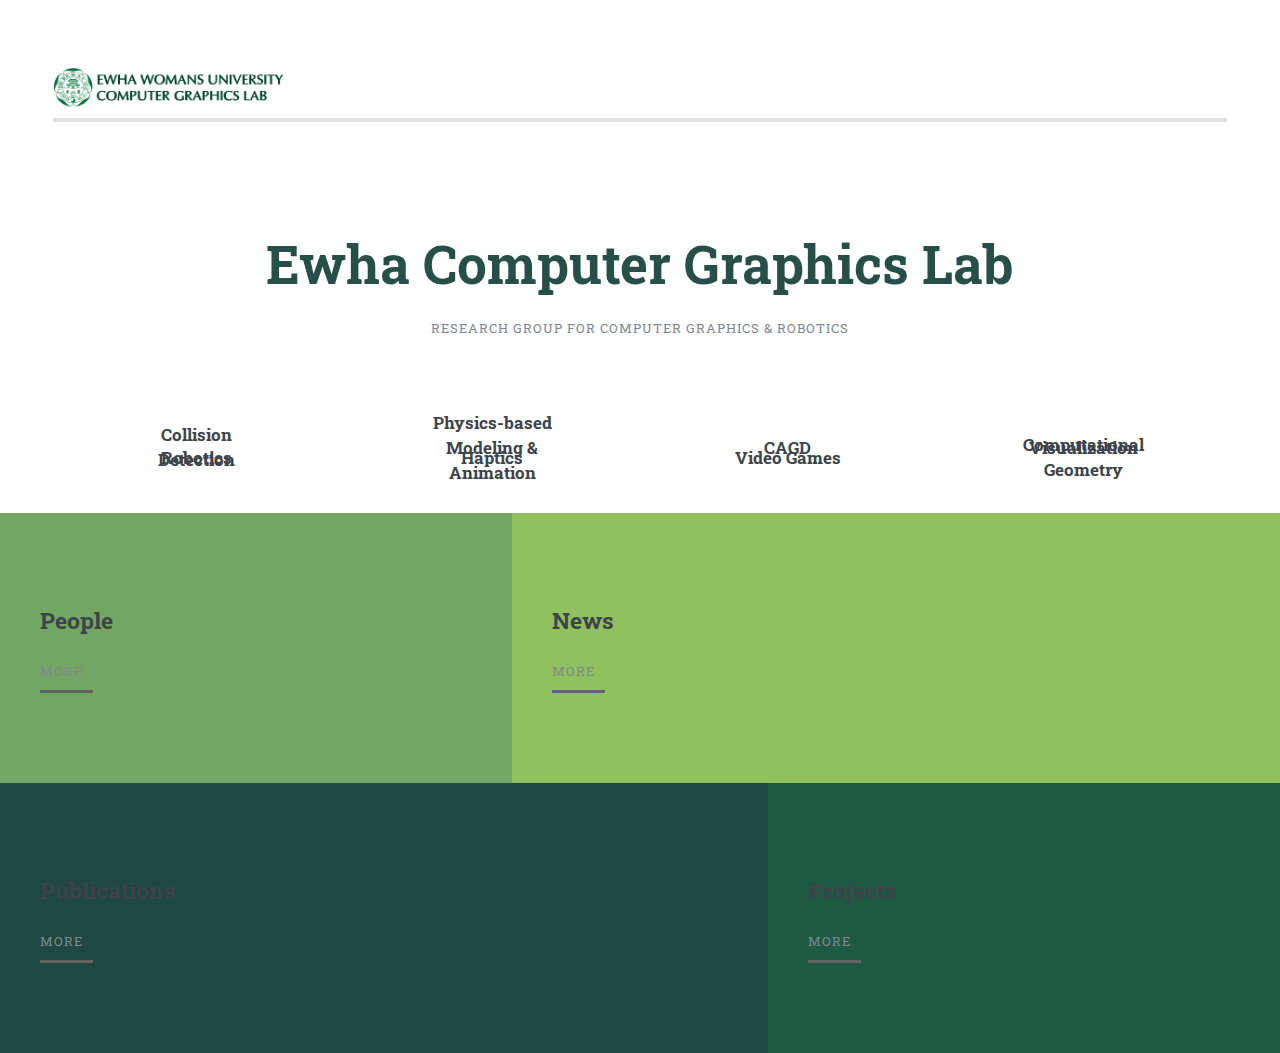
==== commit 5d16d49d: "main page update" ====
--- a/index.html
+++ b/index.html
@@ -19,14 +19,16 @@
 
 				<!-- Main -->
 					<div id="main">
-						<div class="inner">
+						<div class="mainPage inner">
 
 							<!-- Header -->
 								<header id="header">
-									<a href="index.html" class="logo"><strong>Ewha Womans University Logo</strong></a>
-									<ul class="icons">								
+									<a href="index.html" class="logo">
+										<img src="images/logo_dark.png" >
+									</a>
+									<ul class="icons" >								
 										<li><a href="https://www.facebook.com/ewhaglab/" class="icon brands fa-facebook-f"><span class="label">Facebook</span></a></li>
-										<li><a href="mailto:kimy@ewha.ac.kr" class="icon solid fa-envelope-open"><span class="label">Medium</span></a></li>
+										<li><a href="mailto:kimy@ewha.ac.kr" class="icon solid fa-envelope-open"><span class="label">Email</span></a></li>
 									</ul>
 								</header>
 
@@ -36,85 +38,126 @@
 										<header>
 											<h1>Ewha Computer Graphics Lab</h1>
 											<p>Research group for computer graphics & robotics</p>
-										</header>
-										<p>Aenean ornare velit lacus, ac varius enim ullamcorper eu. Proin aliquam facilisis ante interdum congue. Integer mollis, nisl amet convallis, porttitor magna ullamcorper, amet egestas mauris. Ut magna finibus nisi nec lacinia. Nam maximus erat id euismod egestas. Pellentesque sapien ac quam. Lorem ipsum dolor sit nullam.</p>
-										<ul class="actions">
-											<li><a href="#" class="button big">More</a></li>
-										</ul>
+										</header>	
+									</div>									
+								</section>									
+						</div>
+
+						<div class = "inner">
+							<section>
+							
+							<!-- Content -->
+							<div class="box alt">								
+									<div class="row gtr-50 gtr-uniform">
+										<div class="col-3  col-6-small">
+											<span class="image fit">
+												<div class="cover"></div>	
+												<img src="images/pic01.jpg" alt="" />													
+												<h3 class="content">Collision Detection</h3>
+											</span>
+										</div>
+
+										<div class="col-3  col-6-small">
+											<span class="image fit">
+												<div class="cover"></div>	
+												<img src="images/pic02.jpg" alt="" />													
+												<h3 class="content">Physics-based Modeling & Animation</h3>
+											</span>
+										</div>
+										<div class="col-3  col-6-small">
+											<span class="image fit">
+												<div class="cover"></div>	
+												<img src="images/pic03.jpg" alt="" />													
+												<h3 class="content">CAGD</h3>
+											</span>
+										</div>
+										<div class="col-3  col-6-small">
+											<span class="image fit">
+												<div class="cover"></div>	
+												<img src="images/pic01.jpg" alt="" />													
+												<h3 class="content">Visualization</h3>
+											</span>
+										</div>
+										<!--break-->
+										
+										<div class="col-3  col-6-small">
+											<span class="image fit">
+												<div class="cover"></div>	
+												<img src="images/pic02.jpg" alt="" />													
+												<h3 class="content">Robotics</h3>
+											</span>
+										</div>
+											<div class="col-3  col-6-small">
+											<span class="image fit">
+												<div class="cover"></div>	
+												<img src="images/pic02.jpg" alt="" />													
+												<h3 class="content">Haptics</h3>
+											</span>
+										</div>
+										<div class="col-3  col-6-small">
+											<span class="image fit">
+												<div class="cover"></div>	
+												<img src="images/pic03.jpg" alt="" />													
+												<h3 class="content">Video Games</h3>
+											</span>
+										</div>
+										<div class="col-3  col-6-small">
+											<span class="image fit">
+												<div class="cover"></div>	
+												<img src="images/pic01.jpg" alt="" />													
+												<h3 class="content">Computational Geometry</h3>
+											</span>
+										</div>
+										
 									</div>
-									<!--<iframe width="560" height="315" src="https://www.youtube.com/embed/9GcV9s__j1I" frameborder="0" allow="accelerometer; autoplay; encrypted-media; gyroscope; picture-in-picture" allowfullscreen></iframe>
-									<span class="image object">
-										<img src="images/pic10.jpg" alt="" />
-									</span>-->
+								</div>
+
+						</div>
+						<div class=" mainMenu">
+								
+								<section id="one" class="tiles">
+								<article>
 									
-								</section>
-
-								<!-- Content -->
-								<section class="noBorder">									
-									<!-- Content -->
-									<header class="main">
-										<h2 >News</h2>
-									</header>
-										
-									<div class="row">
-										<div id="news-container" class="col-12-small">												
-											<ul id="recent-news">	
-					                    	<!--KEEP 3 items here-->				                      	
-						                        <li>
-						                        	Heajung Min and Minyoung Kim got the best paper award at the annual Korean computer graphics conference (KCGS21) for their work on <a href="../files/award_heajung.pdf">Real-time Global Illumination for Point Sets using GPUs</a> and <a href="../files/award_minyoung.pdf">Haptic Interfaces for Tangible Digital Painting in VR</a>
-						                        </li>					                        
-						                        <li> 
-						                        	Jungmin Kim, Jisu Kim got <a href="../files/kinetic_projection_mapping_award.pdf">the best paper award at the annual Korean computer graphics conference (KCGS21)</a> for their work on physics-based surface deformation for kinetic projection mapping
-						                        </li>
-						                        <li> 
-						                        	Yaesol Kim's work on <a href="http://graphics.ewha.ac.kr/hwall/">Encountered-type Haptic Display for Large VR Environment using Per-plane Reachability Maps</a> appeared as <a href="https://doi.org/10.1002/cav.1845">the cover image of <i>Computer Animation and Virtual Worlds</i>, Vol 29, Issue 3-4, 2018</a>
-						                        </li>
-					                   		</ul>
-										</div>
-										<script>
-											$(document).ready(function(){ 
-												$("#news-container").load("news/index.html #recent-news");
-												//$("#publication-container").load("publications/index.html #recent-pub");
-            								}); 
-            							</script>
-            						</div>											
-										
-									</section>
-							<!-- Section -->
-								<section class="noBorder">
-									<header class="main">
-										<h2>Erat lacinia</h2>
-									</header>
-									
-									<div id="news-container">
-<p></p>
-									</div>
-									
+									<header class="major">
+										<h3><a href="people/index.html" class="link"><span class="image">
+										<img src="images/pic02.jpg"  />
+									</span>People</a></h3>
+										<p>more</p>
+									</header>
+								</article>
+								<article>
+									<span class="image">
+										<img src="images/pic01.jpg" alt="" />
+									</span>
+									<header class="major">
+										<h3><a href="news/index.html" class="link">News</a></h3>
+										<p>more</p>
+									</header>
+								</article>
 								
-								<div class="content">
-									<div class="col-6 col-12-small">
-												<h3>Magna odio tempus commodo</h3>
-												<p>In arcu accumsan arcu adipiscing accumsan orci ac. Felis id enim aliquet. Accumsan ac integer lobortis commodo ornare aliquet accumsan erat tempus amet porttitor. Ante commodo blandit adipiscing integer semper orci eget. Faucibus commodo adipiscing mi eu nullam accumsan morbi arcu ornare odio mi adipiscing nascetur lacus ac interdum morbi accumsan vis mi accumsan.</p>
-											</div>
-								</div>
-Collision Detection 
-Physically-based Modeling and Animation
-CAGD 
-Visualization 
-Robotics 
-Haptics 
-Video Games
-Computational Geometry
-
-
-
-
-
-								</section>
-
+								<article>
+									<span class="image">
+										<img src="images/pic03.jpg" alt="" />
+									</span>
+									<header class="major">
+										<h3><a href="publications/index.html" class="link">Publications</a></h3>
+										<p>more</p>
+									</header>
+								</article>
+								<article>
+									<span class="image">
+										<img src="images/pic04.jpg" alt="" />
+									</span>
+									<header class="major">
+										<h3><a href="projects/index.html" class="link">Projects</a></h3>
+										<p>more</p>
+									</header>
+								</article>	
+													
+							</section>
 						</div>
 					</div>
-
+						
 				<!-- Sidebar -->
 					<div id="sidebar">
 						<div class="inner">
@@ -129,7 +172,7 @@
 							<!-- Menu -->
 								<nav id="menu">
 									<header class="main">
-										<h2>Ewha GLAB</h2>
+										<h2>Menu</h2>
 									</header>
 									<ul>
 										<li><a href="index.html">Homepage</a></li>
--- a/assets/css/main.css
+++ b/assets/css/main.css
@@ -150,7 +150,7 @@
 h1 {  
   color: rgba(0, 49, 39, 0.85);
   font-size: 3.0em;  
-  margin: 0 0 1.5em 0;
+  margin: 0 0 1.0em 0;
   padding-bottom: 0.5em;
   line-height: 1.3; }
 
@@ -178,14 +178,21 @@
 
 @media screen and (max-width: 980px) {
   h1 {
-    font-size: 3.25em; } }
+    font-size: 3.25em; } 
+
+  h2 {
+    font-size: 2.0em; } 
+  h3 {
+    font-size: 1.25em; } }
 
 @media screen and (max-width: 736px) {
   h1 {
     font-size: 2em;
     line-height: 1.4; }
   h2 {
-    font-size: 1.5em; } }
+    font-size: 1.5em; }
+  h3 {
+    font-size: 1.1em; } }
 
 sub {
   font-size: 0.8em;
@@ -239,6 +246,26 @@
 .align-right {
   text-align: right; }
 
+/* iframe */
+iframe{
+ width: 100%;
+    height: 600px; }
+}
+
+@media screen and (max-width: 1680px) {
+  iframe {
+    width: 100%;
+    height: 600px; } }
+
+@media screen and (max-width: 980px) {
+  iframe {
+    width: 100%;
+      height: 300px; } 
+}
+
+@media screen and (max-width: 736px) {
+  iframe {
+    width: 100%;  height: 250px;; }}
 /* Row */
 .row {
   display: flex;
@@ -331,7 +358,8 @@
         padding-top: 0.375em; }
   .row.gtr-50 {
     margin-top: 0;
-    margin-left: -0.75em; }
+    margin-left: -0.75em; 
+   }
     .row.gtr-50 > * {
       padding: 0 0 0 0.75em; }
     .row.gtr-50.gtr-uniform {
@@ -999,6 +1027,9 @@
 /* Section/Article */
 section.special, article.special {
   text-align: center; }
+header{
+  margin-right: 0em;
+}
 
 header p {
   font-family: "Roboto Slab", serif;
@@ -1226,10 +1257,13 @@
   border-radius: 0.375em;
   border: 0;
   display: inline-block;
-  position: relative; }
+  position: relative; 
+ }
   .image img {
     border-radius: 0.375em;
-    display: block; }
+    display: block; 
+     z-index:1;
+    }
   .image.left, .image.right {
     max-width: 40%; }
     .image.left img, .image.right img {
@@ -1245,7 +1279,8 @@
   .image.fit {
     display: block;
     margin: 0 0 2em 0;
-    width: 100%; }
+    width: 100%; 
+  z-index:2;}
     .image.fit img {
       width: 100%; }
   .image.main {
@@ -1254,6 +1289,20 @@
     width: 100%; }
     .image.main img {
       width: 100%; }
+  .image .cover{
+     position: absolute;
+     height: 100%;
+     width: 100%;
+     background-color: rgba(255, 255, 255, 0.3);                                                                 
+     z-index:2;
+  }
+  .image .content{
+    position: absolute;
+    top:50%;
+    left:50%;
+    transform: translate(-50%,-50%);
+    text-align: center;
+    z-index:3; }
 
 a.image {
   overflow: hidden; }
@@ -1590,6 +1639,198 @@
   .button:disabled {
     pointer-events: none;
     opacity: 0.25; }
+
+/* Tiles */
+
+  .tiles {
+    display: -moz-flex;
+    display: -webkit-flex;
+    display: -ms-flex;
+    display: flex;
+    -moz-flex-wrap: wrap;
+    -webkit-flex-wrap: wrap;
+    -ms-flex-wrap: wrap;
+    flex-wrap: wrap;
+    padding: 0;
+    border-top: 0 !important;
+  }
+
+    .tiles + * {
+
+      border-top: 0 !important;
+    }
+
+    .tiles article {
+      -moz-align-items: center;
+      -webkit-align-items: center;
+      -ms-align-items: center;
+      align-items: center;
+      display: -moz-flex;
+      display: -webkit-flex;
+      display: -ms-flex;
+      display: flex;
+      -moz-transition: -moz-transform 0.25s ease, opacity 0.25s ease, -moz-filter 1s ease, -webkit-filter 1s ease;
+      -webkit-transition: -webkit-transform 0.25s ease, opacity 0.25s ease, -webkit-filter 1s ease, -webkit-filter 1s ease;
+      -ms-transition: -ms-transform 0.25s ease, opacity 0.25s ease, -ms-filter 1s ease, -webkit-filter 1s ease;
+      transition: transform 0.25s ease, opacity 0.25s ease, filter 1s ease, -webkit-filter 1s ease;
+      padding: 4em 4em 2em 4em ;
+      background-position: center;
+      background-repeat: no-repeat;
+      background-size: cover;
+      cursor: default;
+      height: 40vh;
+      max-height: 40em;
+      min-height: 23em;
+      overflow: hidden;
+      position: relative;
+      width: 40%;
+    }
+
+      .tiles article .image {
+        display: none;
+      }
+
+      .tiles article header {
+        position: relative;
+        z-index: 3;
+      }
+
+      .tiles article h3 {
+        font-size: 1.75em;
+      }
+
+        .tiles article h3 a:hover {
+          color: inherit !important;
+        }
+
+      .tiles article .link.primary {
+        border: 0;
+        height: 100%;
+        left: 0;
+        position: absolute;
+        top: 0;
+        width: 100%;
+        z-index: 4;
+      }
+
+      .tiles article:before {
+        -moz-transition: opacity 0.5s ease;
+        -webkit-transition: opacity 0.5s ease;
+        -ms-transition: opacity 0.5s ease;
+        transition: opacity 0.5s ease;
+        bottom: 0;
+        content: '';
+        display: block;
+        height: 100%;
+        left: 0;
+        opacity: 0.85;
+        position: absolute;
+        width: 100%;
+        z-index: 2;
+      }
+
+      .tiles article:after {
+        background-color: rgba(36, 41, 67, 0.25);
+        content: '';
+        display: block;
+        height: 100%;
+        left: 0;
+        position: absolute;
+        top: 0;
+        width: 100%;
+        z-index: 1;
+      }
+
+      .tiles article:hover:before {
+        opacity: 0;
+      }
+
+      .tiles article.is-transitioning {
+        -moz-transform: scale(0.95);
+        -webkit-transform: scale(0.95);
+        -ms-transform: scale(0.95);
+        transform: scale(0.95);
+        -moz-filter: blur(0.5em);
+        -webkit-filter: blur(0.5em);
+        -ms-filter: blur(0.5em);
+        filter: blur(0.5em);
+        opacity: 0;
+      }
+      
+
+      .tiles article:nth-child(4n - 1), .tiles article:nth-child(4n - 2) {
+        width: 60%;
+      }
+      .tiles article:nth-child(6n - 5):before {
+        background-color: rgba(100,160,80);
+      }
+
+      .tiles article:nth-child(6n - 4):before {
+        background-color: rgba(120,188,40,.8);
+      }
+
+      .tiles article:nth-child(6n - 3):before {
+        background-color:rgba(0,49,39);
+      }
+
+      .tiles article:nth-child(6n - 2):before {
+        background-color: rgba(0,70,42);
+      }
+
+      .tiles article:nth-child(6n - 1):before {
+        background-color: rgba(0,200,130);
+      }
+
+      .tiles article:nth-child(6n):before {
+        background-color: #87c5a4;
+      }
+
+    @media screen and (max-width: 1280px) {
+
+      .tiles article {
+        padding: 4em 3em 2em 3em ;
+        height: 30vh;
+        max-height: 30em;
+        min-height: 20em;
+      }
+
+    }
+
+    @media screen and (max-width: 980px) {
+
+      .tiles article {
+        width: 50% !important;
+      }
+
+    }
+
+    @media screen and (max-width: 736px) {
+
+      .tiles article {
+        padding: 3em 1.5em 1em 1.5em ;
+        height: 16em;
+        max-height: none;
+        min-height: 0;
+      }
+
+        .tiles article h3 {
+          font-size: 1.5em;
+        }
+
+    }
+
+    @media screen and (max-width: 480px) {
+
+      .tiles {
+        display: block;
+      }
+
+        .tiles article {
+          height: 20em;
+          width: 100% !important;
+        }
+
+    }
 
 /* Mini Posts */
 .mini-posts article {
@@ -1868,6 +2109,9 @@
   flex-direction: row-reverse;
   min-height: 100vh; }
 
+#firstPage{
+
+}
 /* Main */
 #main {
   -moz-flex-grow: 1;
@@ -1879,6 +2123,12 @@
   -ms-flex-shrink: 1;
   flex-shrink: 1;
   width: 100%; }
+
+  #main > .mainMenu {
+    padding: 0;
+    margin: 0 auto;
+    max-width: 110em; }
+
   #main > .inner {
     padding: 0 6em 0.1em 6em ;
     margin: 0 auto;
@@ -2103,7 +2353,7 @@
   display: -ms-flex;
   display: flex;
   border-bottom: solid 4px rgba(99,99,99,0.2);
-  padding: 6em 0 1em 0;
+  padding: 6em 0 0em 0;
   position: relative; }
   #header > * {
     -moz-flex: 1;
@@ -2116,6 +2366,10 @@
     color: inherit;
     font-family: "Roboto Slab", serif;
     font-size: 1.125em; }
+    #header .logo img{
+    border-bottom: 0;
+    margin-bottom: 0;
+    height: 3em;}
   #header .icons {
     text-align: right; }
   @media screen and (max-width: 1680px) {
@@ -2127,6 +2381,8 @@
       #header .logo {
         font-size: 1.25em;
         margin: 0; }
+      #header .logo img{
+         height: 2em;}
       #header .icons {
         height: 5em;
         line-height: 5em;
@@ -2134,17 +2390,20 @@
         right: -0.5em;
         top: 0; } }
 
+
 /* Banner */
+
 #banner {
-  padding: 6em 0 4em 0 ;
+text-align: center;
+  padding: 0em 0 0em 0 ;
   display: -moz-flex;
   display: -webkit-flex;
   display: -ms-flex;
   display: flex; }
-  #banner h1 {
+  #banner h1 {    
     font-size: 4em;
-    margin-top: -0.125em;
-    margin-bottom: 0.5em; }
+    margin-top: 1em;
+    margin-bottom: 0em; }     
   #banner .content {
     -moz-flex-grow: 1;
     -webkit-flex-grow: 1;
@@ -2210,9 +2469,14 @@
         max-height: 50vh;
         min-height: 18em;
         width: 100%; } }
-  @media screen and (orientation: portrait) and (max-width: 480px) {
+  @media screen and (orientation: portrait) and (max-width: 480px) {   
     #banner .image {
       max-height: 35vh; } }
+@media screen and (max-width: 736px) {
+  #banner h1 {
+   font-size:3em; } }
+
+
 
 /* Footer */
 #footer .copyright {
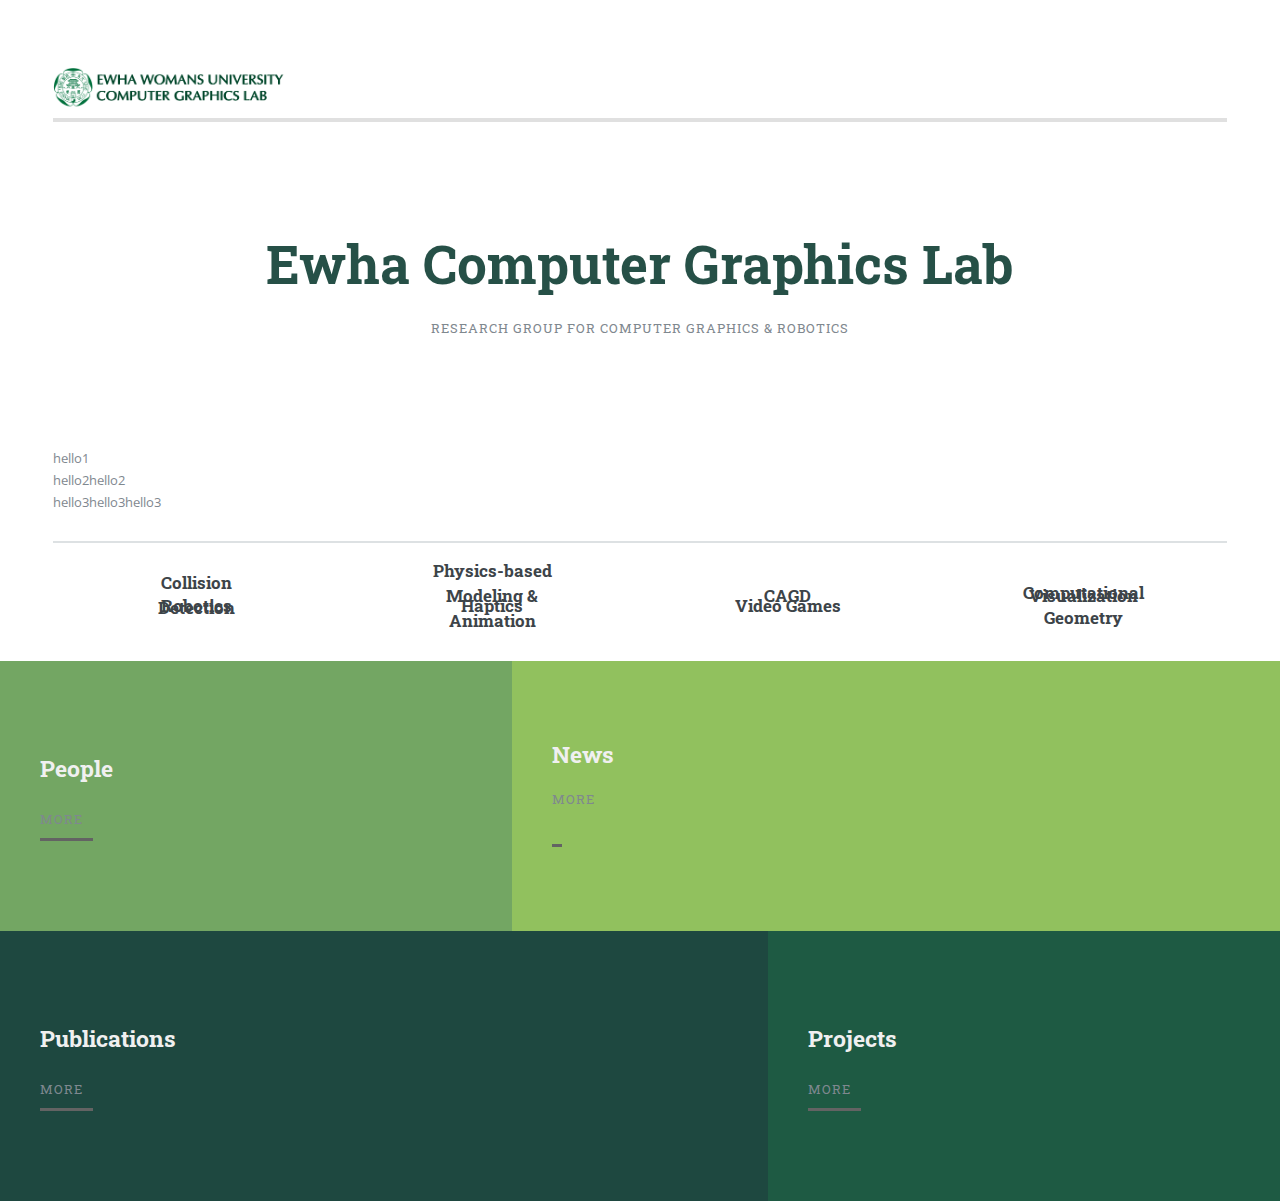
==== commit 127d2c5a: "testslider" ====
--- a/index.html
+++ b/index.html
@@ -23,7 +23,7 @@
 
 							<!-- Header -->
 								<header id="header">
-									<a href="index.html" class="logo">
+									<a href="index.html" class="logo ">
 										<img src="images/logo_dark.png" >
 									</a>
 									<ul class="icons" >								
@@ -44,6 +44,13 @@
 						</div>
 
 						<div class = "inner">
+
+							<section id="slider">
+								<div>hello1</div>
+								<div>hello2hello2</div>
+								<div>hello3hello3hello3</div>
+							</section>
+							
 							<section>
 							
 							<!-- Content -->
@@ -53,8 +60,9 @@
 											<span class="image fit">
 												<div class="cover"></div>	
 												<img src="images/pic01.jpg" alt="" />													
-												<h3 class="content">Collision Detection</h3>
-											</span>
+												<h3 class="content">Collision Detection</h3>												
+											</span>
+
 										</div>
 
 										<div class="col-3  col-6-small">
@@ -116,23 +124,27 @@
 						<div class=" mainMenu">
 								
 								<section id="one" class="tiles">
-								<article>
-									
-									<header class="major">
-										<h3><a href="people/index.html" class="link"><span class="image">
-										<img src="images/pic02.jpg"  />
-									</span>People</a></h3>
+								
+								<article>
+									<span class="image">
+										<img src="images/pic01.jpg" alt="" />
+									</span>
+									<header class="major">
+										<h3 class="white">People</a></h3>
 										<p>more</p>
 									</header>
+									<a href="people/index.html" class="link primary"></a>
 								</article>
 								<article>
 									<span class="image">
 										<img src="images/pic01.jpg" alt="" />
 									</span>
 									<header class="major">
-										<h3><a href="news/index.html" class="link">News</a></h3>
-										<p>more</p>
-									</header>
+										<h3 class="white">News</a></h3>
+										<p >more</p>
+										<div class="news-container"></div>
+									</header>
+									<a href="news/index.html" class="link primary"></a>
 								</article>
 								
 								<article>
@@ -140,18 +152,20 @@
 										<img src="images/pic03.jpg" alt="" />
 									</span>
 									<header class="major">
-										<h3><a href="publications/index.html" class="link">Publications</a></h3>
+										<h3 class="white">Publications</a></h3>
 										<p>more</p>
 									</header>
+									<a href="publications/index.html" class="link primary"></a>
 								</article>
 								<article>
 									<span class="image">
 										<img src="images/pic04.jpg" alt="" />
 									</span>
 									<header class="major">
-										<h3><a href="projects/index.html" class="link">Projects</a></h3>
+										<h3 class="white">Projects</h3>
 										<p>more</p>
 									</header>
+									<a href="projects/index.html" class="link primary"></a>
 								</article>	
 													
 							</section>
@@ -208,6 +222,11 @@
 			</div>
 
 		<!-- Scripts -->
+		 	<script>
+	         $(document).ready(function(){ 
+	         	document.getElementById("news-container").innerHTML= '<object type="text/html" data="testslider.html" ></object>'; 
+	         }); 
+		    </script>
 			<script src="assets/js/jquery.min.js"></script>
 			<script src="assets/js/browser.min.js"></script>
 			<script src="assets/js/breakpoints.min.js"></script>
--- a/assets/css/main.css
+++ b/assets/css/main.css
@@ -193,7 +193,9 @@
     font-size: 1.5em; }
   h3 {
     font-size: 1.1em; } }
-
+.white{
+  color:rgba(240,240,240,1);
+}
 sub {
   font-size: 0.8em;
   position: relative;
@@ -2361,7 +2363,7 @@
     -ms-flex: 1;
     flex: 1;
     margin-bottom: 0; }
-  #header .logo {
+  #header .logo {   
     border-bottom: 0;
     color: inherit;
     font-family: "Roboto Slab", serif;
@@ -2371,19 +2373,22 @@
     margin-bottom: 0;
     height: 3em;}
   #header .icons {
+    padding-top: 1em;
+    padding-right:1em; 
     text-align: right; }
   @media screen and (max-width: 1680px) {
     #header {
       padding-top: 5em; } }
   @media screen and (max-width: 736px) {
     #header {
-      padding-top: 6.5em; }
+      padding-top: 5.5em; }
       #header .logo {
         font-size: 1.25em;
         margin: 0; }
       #header .logo img{
          height: 2em;}
       #header .icons {
+        padding-top: 5em; 
         height: 5em;
         line-height: 5em;
         position: absolute;
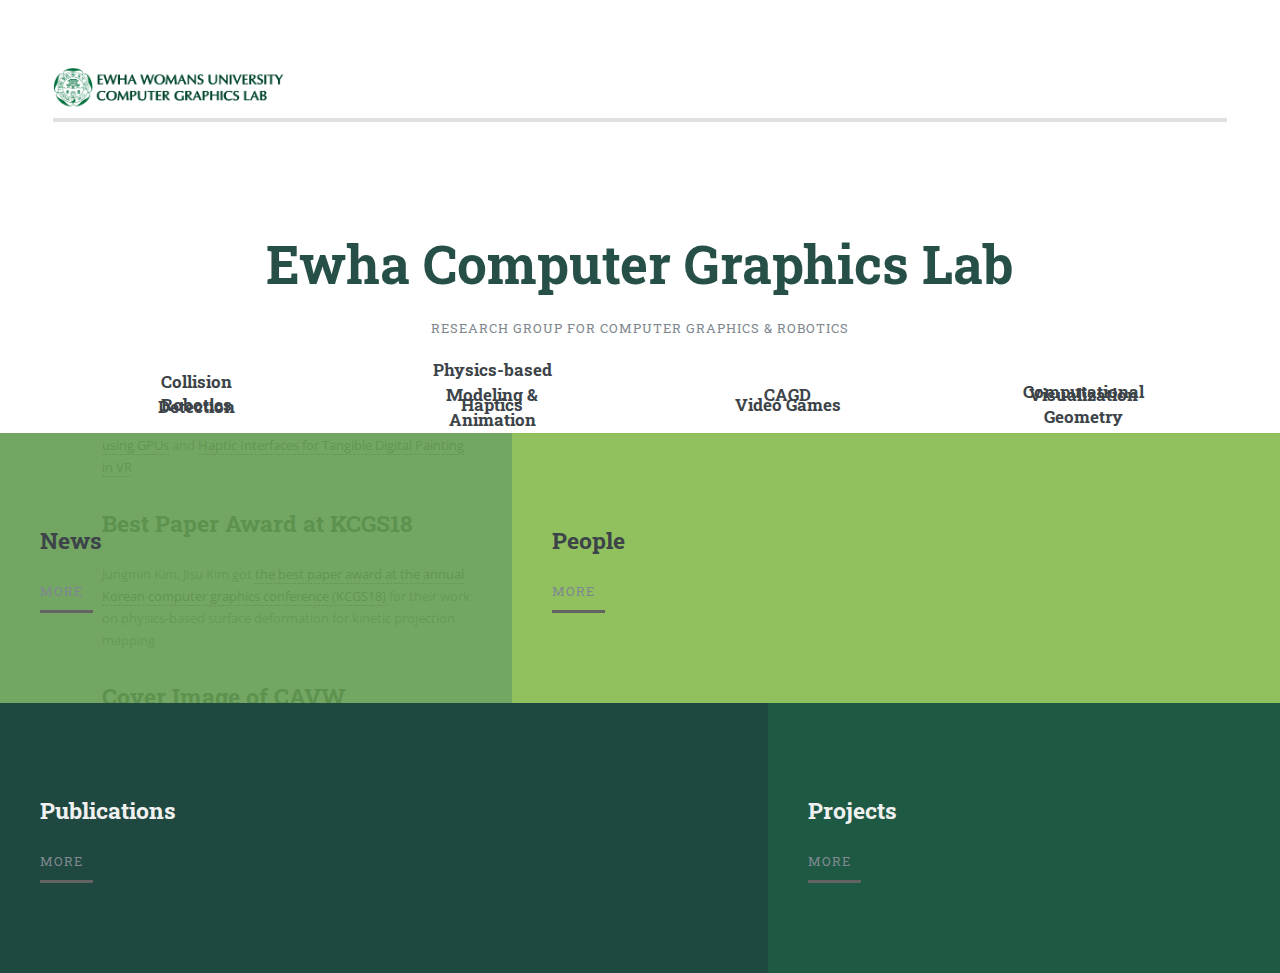
==== commit 0c1c0f5e: "remove unsued javascript code" ====
--- a/index.html
+++ b/index.html
@@ -28,6 +28,7 @@
 									</a>
 									<ul class="icons" >								
 										<li><a href="https://www.facebook.com/ewhaglab/" class="icon brands fa-facebook-f"><span class="label">Facebook</span></a></li>
+										<li><a href="https://www.youtube.com/user/EwhaGlab" class="icon brands fa-youtube"><span class="label">Youtube</span></a></li>
 										<li><a href="mailto:kimy@ewha.ac.kr" class="icon solid fa-envelope-open"><span class="label">Email</span></a></li>
 									</ul>
 								</header>
@@ -45,114 +46,135 @@
 
 						<div class = "inner">
 
-							<section id="slider">
-								<div>hello1</div>
-								<div>hello2hello2</div>
-								<div>hello3hello3hello3</div>
-							</section>
-							
-							<section>
 							
 							<!-- Content -->
 							<div class="box alt">								
-									<div class="row gtr-50 gtr-uniform">
-										<div class="col-3  col-6-small">
-											<span class="image fit">
-												<div class="cover"></div>	
-												<img src="images/pic01.jpg" alt="" />													
-												<h3 class="content">Collision Detection</h3>												
-											</span>
-
-										</div>
-
-										<div class="col-3  col-6-small">
-											<span class="image fit">
-												<div class="cover"></div>	
-												<img src="images/pic02.jpg" alt="" />													
-												<h3 class="content">Physics-based Modeling & Animation</h3>
-											</span>
-										</div>
-										<div class="col-3  col-6-small">
-											<span class="image fit">
-												<div class="cover"></div>	
-												<img src="images/pic03.jpg" alt="" />													
-												<h3 class="content">CAGD</h3>
-											</span>
-										</div>
-										<div class="col-3  col-6-small">
-											<span class="image fit">
-												<div class="cover"></div>	
-												<img src="images/pic01.jpg" alt="" />													
-												<h3 class="content">Visualization</h3>
-											</span>
-										</div>
-										<!--break-->
-										
-										<div class="col-3  col-6-small">
-											<span class="image fit">
-												<div class="cover"></div>	
-												<img src="images/pic02.jpg" alt="" />													
-												<h3 class="content">Robotics</h3>
-											</span>
-										</div>
-											<div class="col-3  col-6-small">
-											<span class="image fit">
-												<div class="cover"></div>	
-												<img src="images/pic02.jpg" alt="" />													
-												<h3 class="content">Haptics</h3>
-											</span>
-										</div>
-										<div class="col-3  col-6-small">
-											<span class="image fit">
-												<div class="cover"></div>	
-												<img src="images/pic03.jpg" alt="" />													
-												<h3 class="content">Video Games</h3>
-											</span>
-										</div>
-										<div class="col-3  col-6-small">
-											<span class="image fit">
-												<div class="cover"></div>	
-												<img src="images/pic01.jpg" alt="" />													
-												<h3 class="content">Computational Geometry</h3>
-											</span>
-										</div>
-										
-									</div>
+								<div class="row gtr-50 gtr-uniform">
+									<div class="col-3  col-6-small">
+										<span class="image fit">
+											<div class="cover"></div>	
+											<img src="images/pic01.jpg" alt="" />													
+											<h3 class="content">Collision Detection</h3>												
+										</span>
+
+									</div>
+
+									<div class="col-3  col-6-small">
+										<span class="image fit">
+											<div class="cover">
+												
+											</div>	
+											<!--<img src="images/pic03.jpg" alt="" />-->
+											<img src="images/physics.jpg" alt="" />	
+											<h3 class="content">Physics-based Modeling & Animation</h3>
+										</span>
+									</div>
+									<div class="col-3  col-6-small">
+										<span class="image fit">
+											<div class="cover"></div>	
+											<!--<img src="images/pic03.jpg" alt="" />-->
+											<img src="images/CAGD.jpg" alt="" />																									
+											<h3 class="content">CAGD</h3>
+										</span>
+									</div>
+									<div class="col-3  col-6-small">
+										<span class="image fit">
+											<div class="cover"></div>	
+											<img src="images/pic01.jpg" alt="" />													
+											<h3 class="content">Visualization</h3>
+										</span>
+									</div>
+									<!--break-->
+									
+									<div class="col-3  col-6-small">
+										<span class="image fit">
+											<div class="cover"></div>	
+											<img src="images/robots.jpg" alt="" />													
+											<h3 class="content">Robotics</h3>
+										</span>
+									</div>
+									<div class="col-3  col-6-small">
+										<span class="image fit">
+											<div class="cover"></div>	
+											<img src="images/pic02.jpg" alt="" />													
+											<h3 class="content">Haptics</h3>
+										</span>
+									</div>
+									<div class="col-3  col-6-small">
+										<span class="image fit">
+											<div class="cover"></div>	
+											<img src="images/space_foosball.jpg" alt="" />													
+											<h3 class="content">Video Games</h3>
+										</span>
+									</div>
+									<div class="col-3  col-6-small">
+										<span class="image fit">
+											<div class="cover"></div>	
+											<img src="images/computational geometry.jpg" alt="" />													
+											<h3 class="content">Computational Geometry</h3>
+										</span>
+									</div>
+									
 								</div>
+							</div>
 
 						</div>
 						<div class=" mainMenu">
 								
-								<section id="one" class="tiles">
-								
+							<section id="one" class="tiles">
 								<article>
 									<span class="image">
 										<img src="images/pic01.jpg" alt="" />
 									</span>
 									<header class="major">
-										<h3 class="white">People</a></h3>
+										<h3 >News</h3>
+										<p >more</p>										
+									</header>
+									<!-- Slider reference: https://code-boxx.com/responsive-pure-css-text-slider/ -->
+										<div id="slider">
+									      <div class="container">
+									        <div class="slide">
+									          <h3>Best Paper Award at KCGS19</h3>
+									          <p>
+									            Heajung Min and Minyoung Kim got the best paper award at the annual Korean computer graphics conference (KCGS19) for their work on <a href="../files/award_heajung.pdf">Real-time Global Illumination for Point Sets using GPUs</a> and <a href="../files/award_minyoung.pdf">Haptic Interfaces for Tangible Digital Painting in VR</a>
+									          </p>
+									        </div>
+									        <div class="slide">
+									          <h3>Best Paper Award at KCGS18</h3>
+									          <p>
+									            Jungmin Kim, Jisu Kim got <a href="../files/kinetic_projection_mapping_award.pdf">the best paper award at the annual Korean computer graphics conference (KCGS18)</a> for their work on physics-based surface deformation for kinetic projection mapping
+									          </p>
+									        </div>
+									        <div class="slide">
+									          <h3>Cover Image of CAVW</h3>
+									          <p>
+									           Yaesol Kim's work on <a href="http://graphics.ewha.ac.kr/hwall/">Encountered-type Haptic Display for Large VR Environment using Per-plane Reachability Maps</a> appeared as <a href="https://doi.org/10.1002/cav.1845">the cover image of <i>Computer Animation and Virtual Worlds</i>, Vol 29, Issue 3-4, 2018</a>
+									          </p>
+									        </div>
+									      </div>
+									    </div>
+									    <!--End of Slider-->
+									<a href="news/index.html" class="link primary"></a>
+								</article>
+
+								<article>
+									<span class="image">
+										<img src="images/pic01.jpg" alt="" />
+									</span>
+									<header class="major">
+										<h3 >People</h3>
 										<p>more</p>
 									</header>
 									<a href="people/index.html" class="link primary"></a>
 								</article>
-								<article>
-									<span class="image">
-										<img src="images/pic01.jpg" alt="" />
-									</span>
-									<header class="major">
-										<h3 class="white">News</a></h3>
-										<p >more</p>
-										<div class="news-container"></div>
-									</header>
-									<a href="news/index.html" class="link primary"></a>
-								</article>
 								
+								
 								<article>
 									<span class="image">
 										<img src="images/pic03.jpg" alt="" />
 									</span>
 									<header class="major">
-										<h3 class="white">Publications</a></h3>
+										<h3 class="white">Publications</h3>
 										<p>more</p>
 									</header>
 									<a href="publications/index.html" class="link primary"></a>
@@ -173,7 +195,7 @@
 					</div>
 						
 				<!-- Sidebar -->
-					<div id="sidebar">
+					<div id="sidebar" >
 						<div class="inner">
 
 							<!-- Search 
@@ -213,20 +235,16 @@
 							<!-- Footer -->
 								<footer id="footer">
 									<p class="copyright">&copy; 2020 Computer Graphics Laboratory, Computer Science & Engineering, Ewha Womans University. All rights reserved.  Design: <a href="https://html5up.net">HTML5 UP</a>.<br /><br />
-									Last Updated 2020-01-01 </p>
+									Last Updated 2020-02-03 </p>
 								</footer>
 
 						</div>
 					</div>
-
 			</div>
 
+
 		<!-- Scripts -->
-		 	<script>
-	         $(document).ready(function(){ 
-	         	document.getElementById("news-container").innerHTML= '<object type="text/html" data="testslider.html" ></object>'; 
-	         }); 
-		    </script>
+		 
 			<script src="assets/js/jquery.min.js"></script>
 			<script src="assets/js/browser.min.js"></script>
 			<script src="assets/js/breakpoints.min.js"></script>
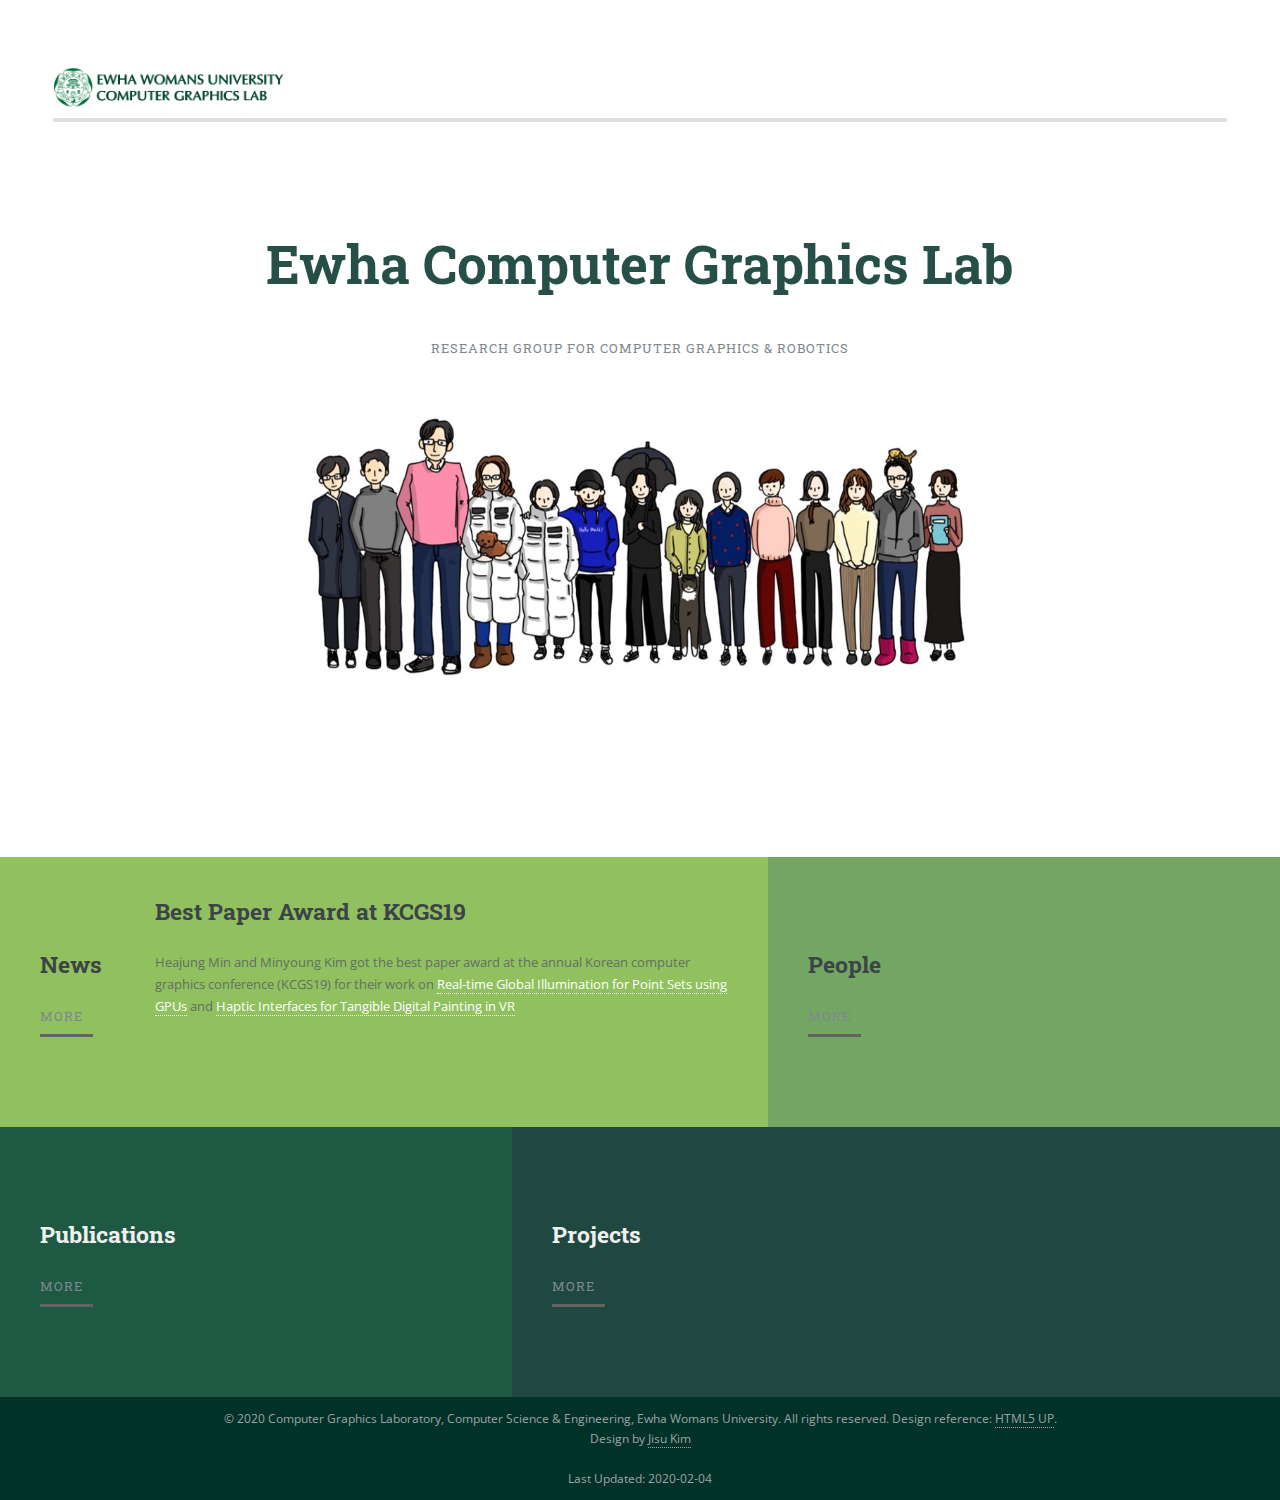
==== commit 1b249714: "add homepage image" ====
--- a/index.html
+++ b/index.html
@@ -40,78 +40,106 @@
 											<h1>Ewha Computer Graphics Lab</h1>
 											<p>Research group for computer graphics & robotics</p>
 										</header>	
-									</div>									
+									</div>		
+
 								</section>									
 						</div>
 
 						<div class = "inner">
 
+								<div class = "row aln-center">		
+									<div class="col-7 col-10-medium col-12-small">					
+									<span class="image fit home">
+										<img src="images/glab.jpg" alt=""/>
+									</span>
+								</div>
+									
+								</div>
 							
 							<!-- Content -->
-							<div class="box alt">								
+							<div class="box alt">	
+								
+							
 								<div class="row gtr-50 gtr-uniform">
 									<div class="col-3  col-6-small">
 										<span class="image fit">
-											<div class="cover"></div>	
-											<img src="images/pic01.jpg" alt="" />													
-											<h3 class="content">Collision Detection</h3>												
-										</span>
-
-									</div>
-
-									<div class="col-3  col-6-small">
-										<span class="image fit">
-											<div class="cover">
-												
-											</div>	
+											<a class="image" href="projects/index.html#Collision">
+
+											<div class="cover"></div>	
+											<img src="images/collision.png" alt="" />													
+											<h3 class="content">Collision Detection</h3>	
+											</a>											
+										</span>
+
+									</div>
+
+									<div class="col-3  col-6-small">
+										<span class="image fit">
+											<a class="image" href="projects/index.html#Physics">
+												<div class="cover">									</div>	
 											<!--<img src="images/pic03.jpg" alt="" />-->
-											<img src="images/physics.jpg" alt="" />	
-											<h3 class="content">Physics-based Modeling & Animation</h3>
-										</span>
-									</div>
-									<div class="col-3  col-6-small">
-										<span class="image fit">
+											<img src="images/physics.jpg" alt="" />
+											<h3 class="content">Physically-based Modeling & Animation</h3>
+										</a>	
+											
+										</span>
+									</div>
+									<div class="col-3  col-6-small">
+										<span class="image fit">
+											<a class="image" href="projects/index.html#CAGD">
 											<div class="cover"></div>	
 											<!--<img src="images/pic03.jpg" alt="" />-->
 											<img src="images/CAGD.jpg" alt="" />																									
 											<h3 class="content">CAGD</h3>
-										</span>
-									</div>
-									<div class="col-3  col-6-small">
-										<span class="image fit">
-											<div class="cover"></div>	
-											<img src="images/pic01.jpg" alt="" />													
+										</a>
+										</span>
+									</div>
+									<div class="col-3  col-6-small">
+										<span class="image fit">
+										<a class="image" href="projects/index.html#Visualization">
+											<div class="cover"></div>	
+											<img src="images/visualization.png" alt="" />													
 											<h3 class="content">Visualization</h3>
+										</a>
 										</span>
 									</div>
 									<!--break-->
 									
 									<div class="col-3  col-6-small">
 										<span class="image fit">
+										<a class="image" href="projects/index.html#Robotics">
 											<div class="cover"></div>	
 											<img src="images/robots.jpg" alt="" />													
 											<h3 class="content">Robotics</h3>
-										</span>
-									</div>
-									<div class="col-3  col-6-small">
-										<span class="image fit">
-											<div class="cover"></div>	
-											<img src="images/pic02.jpg" alt="" />													
+										</a>
+										</span>
+									</div>
+									<div class="col-3  col-6-small">
+										<span class="image fit">
+										<a class="image" href="projects/index.html#Haptics">
+
+											<div class="cover"></div>	
+											<img src="images/haptic.png" alt="" />													
 											<h3 class="content">Haptics</h3>
-										</span>
-									</div>
-									<div class="col-3  col-6-small">
-										<span class="image fit">
+										</a>
+										</span>
+									</div>
+									<div class="col-3  col-6-small">
+										<span class="image fit">
+										<a class="image" href="projects/index.html#Video">
 											<div class="cover"></div>	
 											<img src="images/space_foosball.jpg" alt="" />													
 											<h3 class="content">Video Games</h3>
-										</span>
-									</div>
-									<div class="col-3  col-6-small">
-										<span class="image fit">
+										</a>
+										</span>
+									</div>
+									<div class="col-3  col-6-small">
+										<span class="image fit">
+										<a class="image" href="projects/index.html#Computational">
 											<div class="cover"></div>	
 											<img src="images/computational geometry.jpg" alt="" />													
 											<h3 class="content">Computational Geometry</h3>
+										</a>
 										</span>
 									</div>
 									
@@ -119,6 +147,7 @@
 							</div>
 
 						</div>
+						
 						<div class=" mainMenu">
 								
 							<section id="one" class="tiles">
@@ -191,9 +220,17 @@
 								</article>	
 													
 							</section>
-						</div>
+							
+						</div>
+						<div class="main">
+							<!-- Footer -->
+								<footer id="footer">
+									<p class="copyright homepage">&copy; 2020 Computer Graphics Laboratory, Computer Science & Engineering, Ewha Womans University. All rights reserved.  Design reference: <a href="https://html5up.net">HTML5 UP</a>.<br/> Design by <a href="people/index.html#Jisu">Jisu Kim</a><br /><br />
+									Last Updated: 2020-02-04 </p>
+								</footer>
+							</div>
 					</div>
-						
+					
 				<!-- Sidebar -->
 					<div id="sidebar" >
 						<div class="inner">
@@ -232,11 +269,7 @@
 									</ul>
 								</section>
 
-							<!-- Footer -->
-								<footer id="footer">
-									<p class="copyright">&copy; 2020 Computer Graphics Laboratory, Computer Science & Engineering, Ewha Womans University. All rights reserved.  Design: <a href="https://html5up.net">HTML5 UP</a>.<br /><br />
-									Last Updated 2020-02-03 </p>
-								</footer>
+							
 
 						</div>
 					</div>
--- a/assets/css/main.css
+++ b/assets/css/main.css
@@ -157,7 +157,7 @@
 h2 {
   color: rgba(0, 49, 39, 0.85);
   margin-left: 0.25em;
-
+  margin-top: 1em;
   font-size: 1.75em; }
 
 h3 {
@@ -193,6 +193,7 @@
     font-size: 1.5em; }
   h3 {
     font-size: 1.1em; } }
+
 .white{
   color:rgba(240,240,240,1);
 }
@@ -1038,7 +1039,7 @@
   font-size: 1em;
   font-weight: 400;
   letter-spacing: 0.075em;
-  margin-top: -0.5em;
+  margin-top: 1em;
   text-transform: uppercase; }
 
 header.major > :last-child {
@@ -1218,7 +1219,8 @@
 .box {
   border-radius: 0.375em;
   border: solid 1px rgba(210, 215, 217, 0.75);
-  margin-bottom: 2em;
+  margin-top: 2em;
+  margin-bottom: 5em;
   padding: 1.5em; }
   .box > :last-child,
   .box > :last-child > :last-child,
@@ -1285,6 +1287,9 @@
   z-index:2;}
     .image.fit img {
       width: 100%; }
+    .image.fit.home{
+      margin-bottom: 1em;
+    }
   .image.main {
     display: block;
     margin: 0 0 3em 0;
@@ -1292,19 +1297,29 @@
     .image.main img {
       width: 100%; }
   .image .cover{
+     border-radius: 0.375em;
      position: absolute;
      height: 100%;
      width: 100%;
-     background-color: rgba(255, 255, 255, 0.3);                                                                 
+     background-color: rgba(230, 230, 230, 0.5);                                                                 
      z-index:2;
   }
+  .image:hover .cover{
+     border-radius: 0.375em;
+     background-color: rgba(20, 20, 20, 0.5);  
+  }
+
   .image .content{
     position: absolute;
+    width:90%;
     top:50%;
     left:50%;
     transform: translate(-50%,-50%);
     text-align: center;
     z-index:3; }
+    .image:hover .content{
+      color:rgb(255,255,255);
+    }
 
 a.image {
   overflow: hidden; }
@@ -1332,7 +1347,15 @@
   margin: 0 0 2em 0;
   padding-left: 2em; }
   ul li {
-    padding-left: 0.5em; }
+    padding-left: 0.5em;
+    padding-bottom: 0.25em;
+    padding-top:0.25em; }
+  ul li img{
+    border-radius: 0em;
+    height: 1.75em;
+    margin-bottom: -0.6em;
+    
+  }
   ul.alt {
     list-style: none;
     padding-left: 0; }
@@ -1691,6 +1714,9 @@
       .tiles article .image {
         display: none;
       }
+      .tiles article .slide{
+         z-index: 3;
+      }
 
       .tiles article header {
         position: relative;
@@ -1732,6 +1758,7 @@
       }
 
       .tiles article:after {
+
         background-color: rgba(36, 41, 67, 0.25);
         content: '';
         display: block;
@@ -1760,23 +1787,25 @@
       }
       
 
-      .tiles article:nth-child(4n - 1), .tiles article:nth-child(4n - 2) {
+      .tiles article:nth-child(4n - 3), .tiles article:nth-child(4n - 4) {
         width: 60%;
       }
       .tiles article:nth-child(6n - 5):before {
+        background-color: rgba(120,188,40,.8);
+
+      }
+
+      .tiles article:nth-child(6n - 4):before {        
         background-color: rgba(100,160,80);
       }
 
-      .tiles article:nth-child(6n - 4):before {
-        background-color: rgba(120,188,40,.8);
+      .tiles article:nth-child(6n - 3):before {
+        background-color: rgba(0,70,42);
       }
 
-      .tiles article:nth-child(6n - 3):before {
+      .tiles article:nth-child(6n - 2):before {
+        
         background-color:rgba(0,49,39);
-      }
-
-      .tiles article:nth-child(6n - 2):before {
-        background-color: rgba(0,70,42);
       }
 
       .tiles article:nth-child(6n - 1):before {
@@ -1797,6 +1826,7 @@
       }
 
     }
+    /*
 
     @media screen and (max-width: 980px) {
 
@@ -1805,14 +1835,17 @@
       }
 
     }
+    */
 
     @media screen and (max-width: 736px) {
 
       .tiles article {
-        padding: 3em 1.5em 1em 1.5em ;
+        padding: 4em 3em 2em 3em ;
+
         height: 16em;
         max-height: none;
         min-height: 0;
+         width: 100% !important;
       }
 
         .tiles article h3 {
@@ -1827,9 +1860,17 @@
         display: block;
       }
 
+
         .tiles article {
+          padding: 2em;
           height: 20em;
           width: 100% !important;
+        }
+        .tiles article header{
+          margin:0;
+        }
+        .tiles article h3 {
+          font-size: 1.5em;
         }
 
     }
@@ -1975,7 +2016,32 @@
       -moz-align-items: -moz-flex-start;
       -webkit-align-items: -webkit-flex-start;
       -ms-align-items: -ms-flex-start;
-      align-items: flex-start; }
+      align-items: center ; 
+      justify-content: center;
+      text-align: center;
+      margin-top: 2em;
+    }
+    .features article .image img{
+      padding: 0;
+      margin:0;
+    }
+     .features article .content h3{
+      margin-top:1em;
+    }
+    .features article .content p{
+      margin: 1em;
+    }
+    .features article .content ul{
+      align-items: center;
+      justify-content: center;
+      padding: 0;
+      margin:0;
+    }
+    .features article .content ul li{
+       
+      padding: 0em 0.5em 0.5em 0.5em;
+      margin:0;
+    }
       .features article .icon {
         height: 6em;
         line-height: 6em;
@@ -1987,6 +2053,7 @@
           height: 4em;
           margin: -2em 0 0 -2em;
           width: 4em; } }
+    }
   @media screen and (max-width: 480px) {
     .features article .icon:before {
       font-size: 1.25rem; } }
@@ -2098,7 +2165,74 @@
           margin-bottom: 0; }
           .posts article:last-child:after {
             display: none; } }
-
+/* [SLIDER] */
+/*Slider reference: https://code-boxx.com/responsive-pure-css-text-slider/*/
+
+#slider,  #slider .slide{
+  width: 100%;
+  height: 250px;
+  z-index:3;
+  padding-left:2em;
+}
+#slider {
+  overflow: hidden;
+  margin: 0 auto;
+ 
+}
+#slider .container {
+  position: relative;
+  bottom: 0;
+  right: 0;
+  animation: slide-animation 12s infinite;
+}
+#slider .slide {
+  color:rgba(100,110,100);
+ 
+  position: relative;
+  box-sizing: border-box;
+  padding-top: 1em;
+}
+
+#slider .slide a{
+  color:rgba(255,255,255);
+}
+@media screen and (max-width: 480px) {
+  #slider,  #slider .slide{
+    padding-left:  1em;
+  }
+
+}
+
+/* [ANIMATION] */
+@keyframes slide-animation {
+  0% { 
+    opacity: 0;
+    bottom: 0;
+  }
+  11% {
+    opacity: 1;
+    bottom: 0; 
+  }
+  22% { bottom: 0%; }
+  33% { bottom: 100%; }
+  44% { bottom: 100%; }
+  55% { bottom: 100%; }
+  66% { bottom: 200%; }
+  77% { bottom: 200%; }
+  88% {
+    opacity: 1;
+    bottom: 200%; 
+  }
+  100% {
+    opacity: 0;
+    bottom: 200%;
+  }
+}
+@keyframes slide-animation-small{
+  0%{
+
+  }
+}
 /* Wrapper */
 #wrapper {
   display: -moz-flex;
@@ -2111,9 +2245,6 @@
   flex-direction: row-reverse;
   min-height: 100vh; }
 
-#firstPage{
-
-}
 /* Main */
 #main {
   -moz-flex-grow: 1;
@@ -2136,7 +2267,7 @@
     margin: 0 auto;
     max-width: 110em; }
     #main > .inner > section {
-      padding: 6em 0 4em 0 ;
+      padding: 6em 0 0em 0 ;
       border-top: solid 2px rgba(210, 215, 217, 0.75); }
       #main > .inner > section:first-of-type {
         border-top: 0 !important; }
@@ -2146,7 +2277,7 @@
     #main > .inner {
       padding: 0 5em 0.1em 5em ; }
       #main > .inner > section {
-        padding: 5em 0 3em 0 ; } }
+        padding: 5em 0 0em 0 ; } }
   @media screen and (max-width: 1280px) {
     #main > .inner {
       padding: 0 4em 0.1em 4em ; }
@@ -2419,6 +2550,9 @@
     -ms-flex-shrink: 1;
     flex-shrink: 1;
     width: 50%; }
+  #banner .content p {
+    margin-bottom:  1em;
+  }
   #banner .image {
     -moz-flex-grow: 0;
     -webkit-flex-grow: 0;
@@ -2485,10 +2619,24 @@
 
 /* Footer */
 #footer .copyright {
+  border-top: solid 3px rgb(220,220,220);
   color: #9fa3a6;
-  font-size: 0.9em; }
+  font-size: 0.9em; 
+  text-align: center;
+  padding: 1em 1em 1em 1em;
+
+  margin-top:2em;
+}
+#footer .homepage{
+  border: none;
+  background-color: rgb(0,50,40);
+  margin: 0em;
+
+} 
   #footer .copyright a {
     color: inherit; }
+    #footer .copyright p {
+    margin-bottom: 0; }
 
 /* Menu */
 #menu ul {
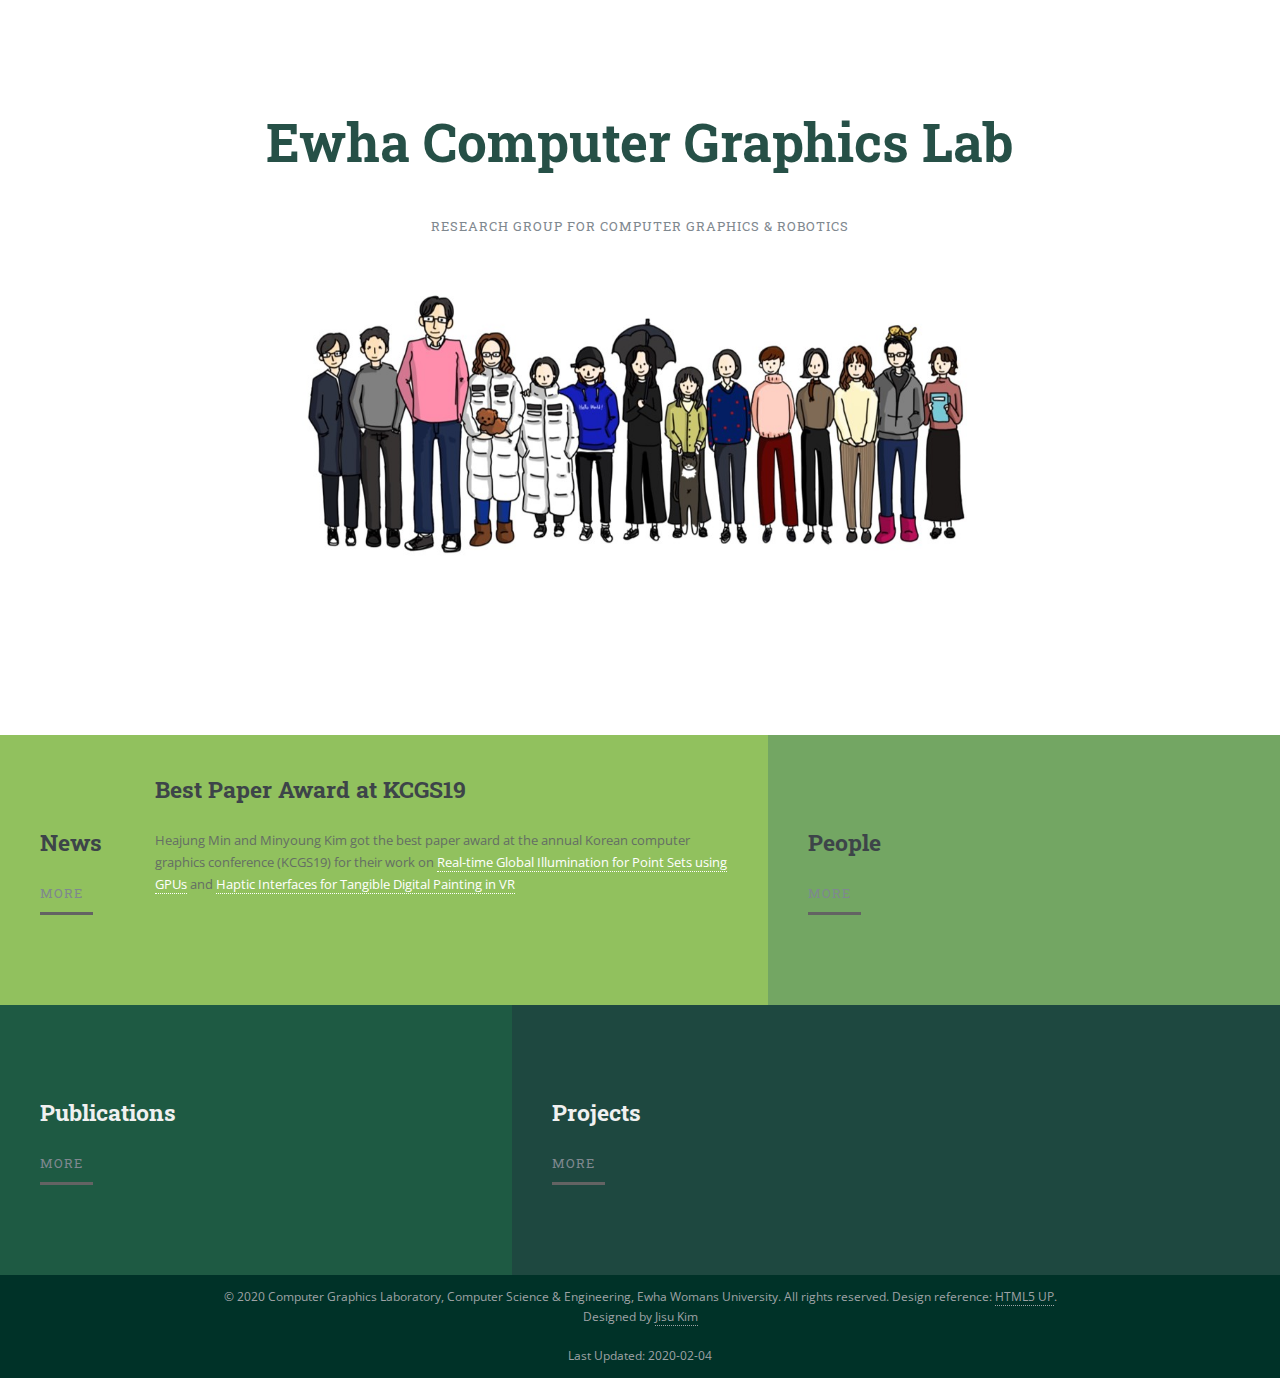
==== commit fe3b50ca: "header" ====
--- a/index.html
+++ b/index.html
@@ -11,6 +11,7 @@
 		<meta name="viewport" content="width=device-width, initial-scale=1, user-scalable=no" />
 		<link rel="stylesheet" href="assets/css/main.css" />
 		<script src="https://code.jquery.com/jquery-3.4.1.js"></script>		
+		<script src="assets/js/includeHTML.js"></script>
 	</head>
 	<body class="is-preload">
 
@@ -21,7 +22,9 @@
 					<div id="main">
 						<div class="mainPage inner">
 
-							<!-- Header -->
+							<div include-html="header.html"></div>
+							<script> includeHTML();</script>
+							<!-- Header 
 								<header id="header">
 									<a href="index.html" class="logo ">
 										<img src="images/logo_dark.png" >
@@ -32,7 +35,7 @@
 										<li><a href="mailto:kimy@ewha.ac.kr" class="icon solid fa-envelope-open"><span class="label">Email</span></a></li>
 									</ul>
 								</header>
-
+							-->
 							<!-- Banner -->
 								<section id="banner">
 									<div class="content">
@@ -222,13 +225,15 @@
 							</section>
 							
 						</div>
+
 						<div class="main">
 							<!-- Footer -->
 								<footer id="footer">
-									<p class="copyright homepage">&copy; 2020 Computer Graphics Laboratory, Computer Science & Engineering, Ewha Womans University. All rights reserved.  Design reference: <a href="https://html5up.net">HTML5 UP</a>.<br/> Design by <a href="people/index.html#Jisu">Jisu Kim</a><br /><br />
+									<p class="copyright homepage">&copy; 2020 Computer Graphics Laboratory, Computer Science & Engineering, Ewha Womans University. All rights reserved.  Design reference: <a href="https://html5up.net">HTML5 UP</a>.<br/> Designed by <a href="people/index.html#Jisu">Jisu Kim</a><br /><br />
 									Last Updated: 2020-02-04 </p>
 								</footer>
 							</div>
+
 					</div>
 					
 				<!-- Sidebar -->
@@ -284,5 +289,6 @@
 			<script src="assets/js/util.js"></script>
 			<script src="assets/js/main.js"></script>
 
+
 	</body>
 </html>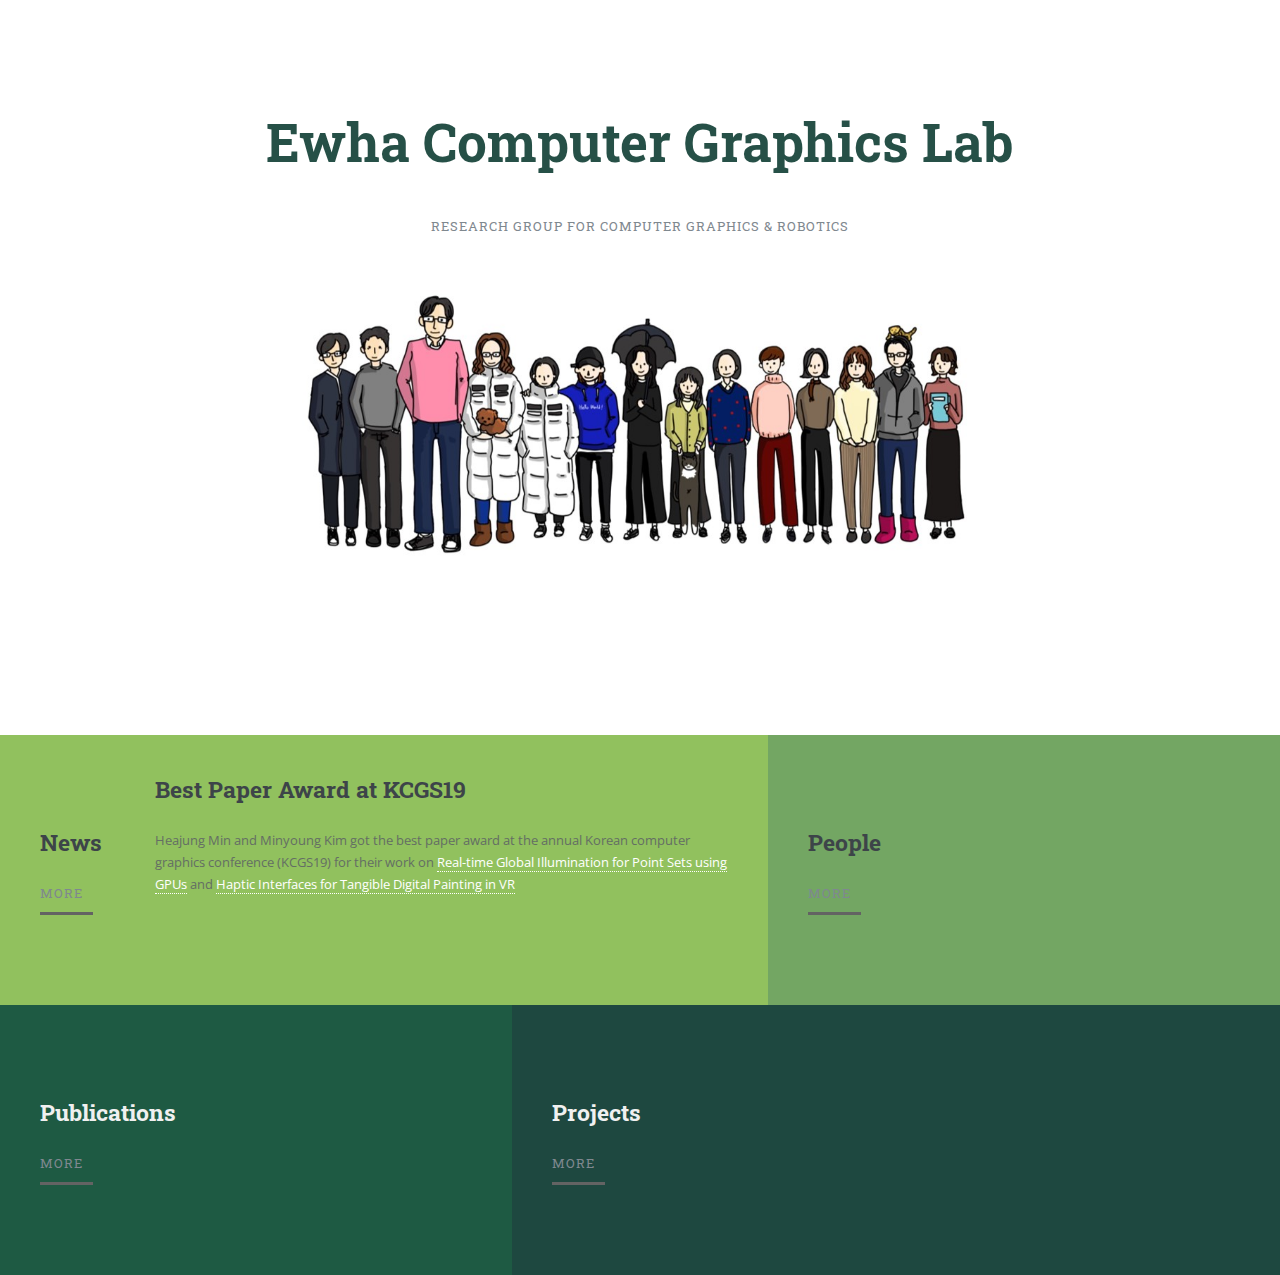
==== commit 069e4195: "Update index.html" ====
--- a/index.html
+++ b/index.html
@@ -23,7 +23,7 @@
 						<div class="mainPage inner">
 
 							<div include-html="header.html"></div>
-							<script> includeHTML();</script>
+							
 							<!-- Header 
 								<header id="header">
 									<a href="index.html" class="logo ">
@@ -226,63 +226,20 @@
 							
 						</div>
 
-						<div class="main">
-							<!-- Footer -->
-								<footer id="footer">
-									<p class="copyright homepage">&copy; 2020 Computer Graphics Laboratory, Computer Science & Engineering, Ewha Womans University. All rights reserved.  Design reference: <a href="https://html5up.net">HTML5 UP</a>.<br/> Designed by <a href="people/index.html#Jisu">Jisu Kim</a><br /><br />
-									Last Updated: 2020-02-04 </p>
-								</footer>
-							</div>
+						<div class="main homepage" include-html="footer.html">
+						
+						</div>
 
 					</div>
 					
 				<!-- Sidebar -->
-					<div id="sidebar" >
-						<div class="inner">
-
-							<!-- Search 
-								<section id="search" class="alt">
-									<form method="post" action="#">
-										<input type="text" name="query" id="query" placeholder="Search" />
-									</form>
-								</section>
-							-->
-							<!-- Menu -->
-								<nav id="menu">
-									<header class="main">
-										<h2>Menu</h2>
-									</header>
-									<ul>
-										<li><a href="index.html">Homepage</a></li>
-										<li><a href="news/index.html">News</a></li>
-										<li><a href="people/index.html">People</a></li>
-										<li><a href="projects/index.html">Project</a></li>
-										<li><a href="publications/index.html">Publications</a></li>
-										<li><a href="link/index.html">Link</a></li>										
-									</ul>
-								</nav>
-							
-							<!-- Section -->
-								<section>
-									<header class="main">
-										<h2>Contact</h2>
-									</header>
-									<ul class="contact">
-										<li class="icon solid fa-envelope"><a href="mailto:kimy@ewha.ac.kr">kimy@ewha.ac.kr</a></li>
-										<li class="icon solid fa-phone">(+82) 02-3277-6798</li>
-										<li class="icon solid fa-home">52,	Ewhayeodae-gil, Seodaemun-gu, Seoul, 03760 Republic of Korea, New Engineering Building Room #660 <br /> <br />서울특별시 서대문구 이화여대길 52 (대현동) 신공학관 660호 (우) 03760</li>
-									</ul>
-								</section>
-
-							
-
-						</div>
-					</div>
+					<div include-html="/glab/sidebar.html" />
+
 			</div>
 
 
 		<!-- Scripts -->
-		 
+		 <script> includeHTML();</script>
 			<script src="assets/js/jquery.min.js"></script>
 			<script src="assets/js/browser.min.js"></script>
 			<script src="assets/js/breakpoints.min.js"></script>
